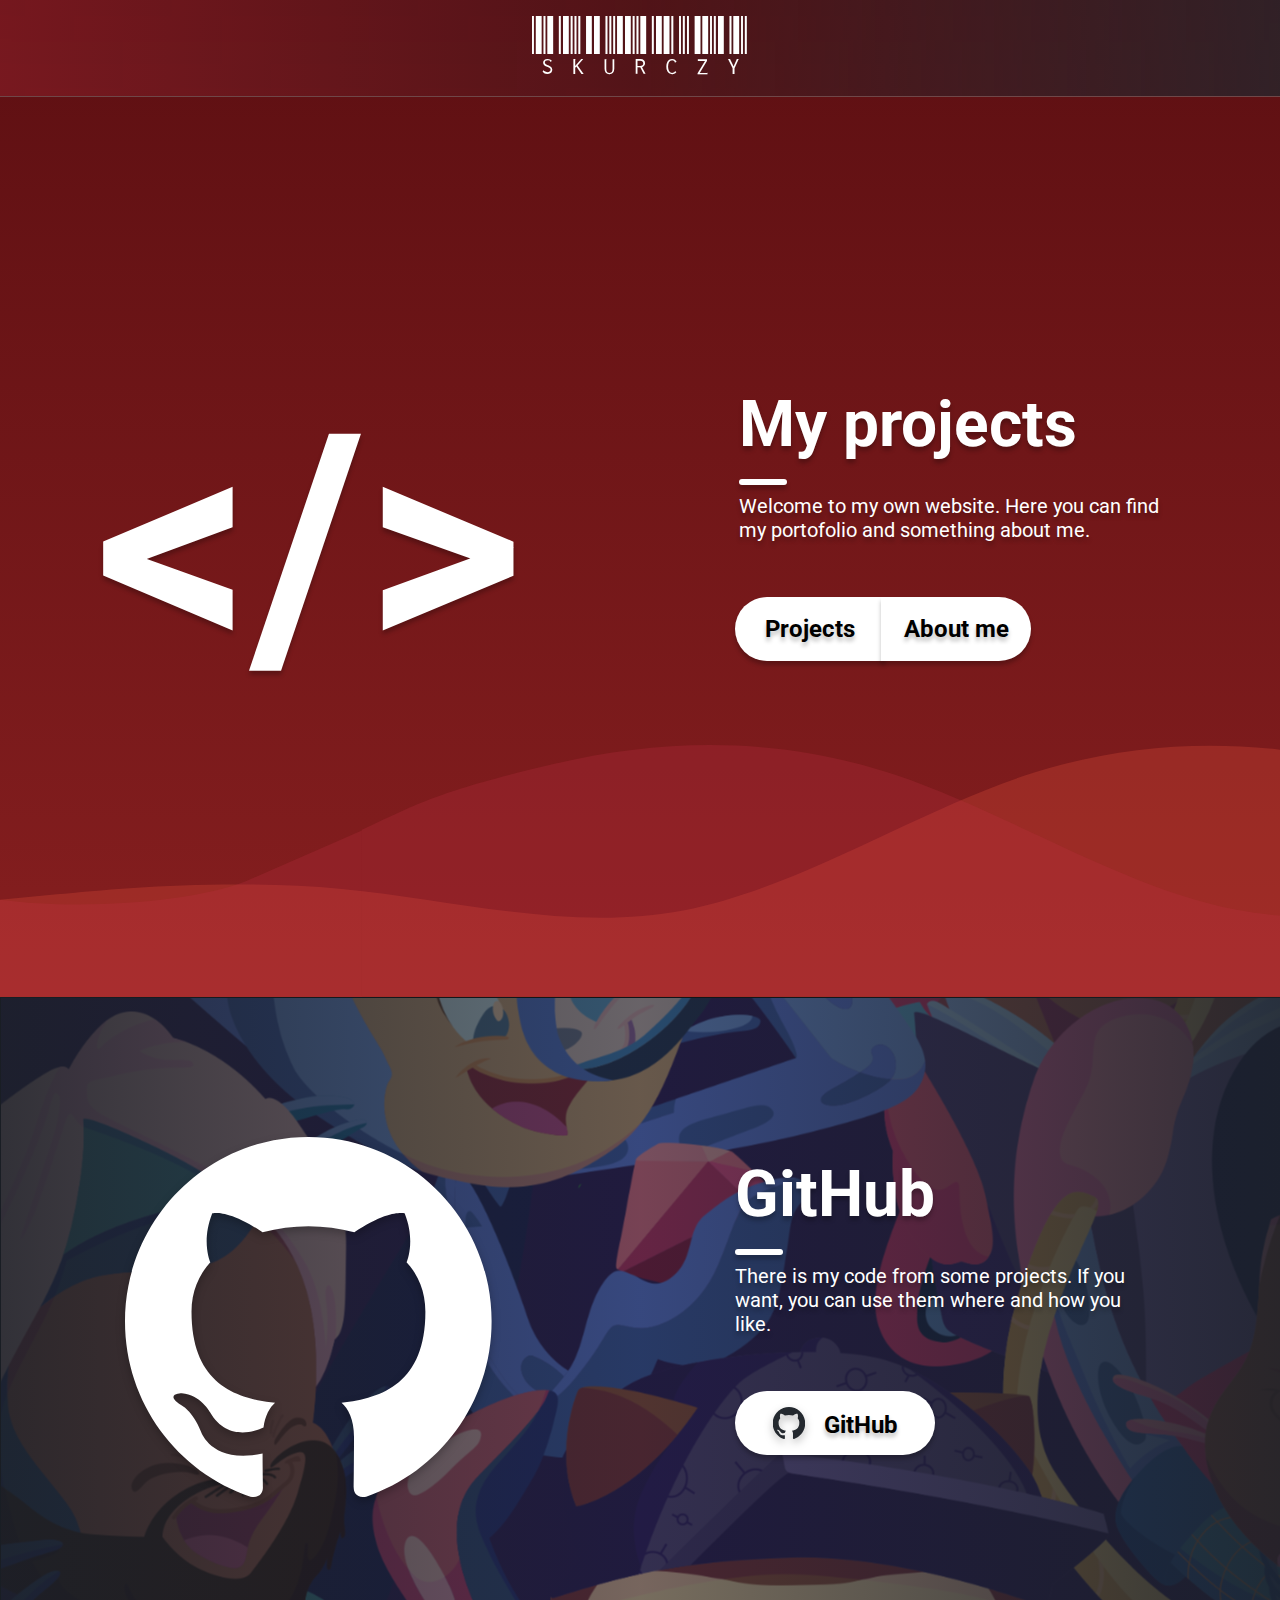
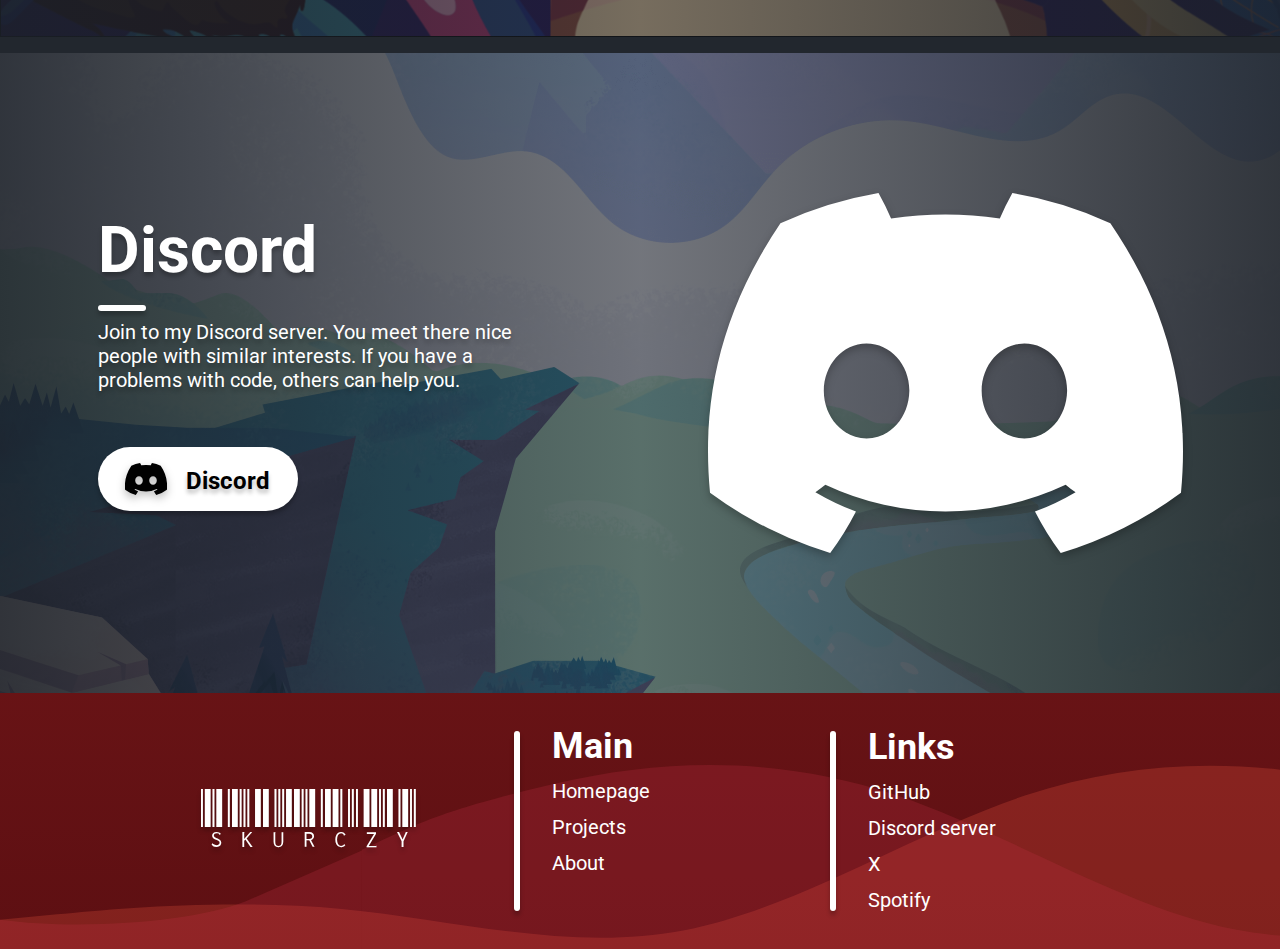
==== index.html @ 2098f832 "Page files" ====
<!DOCTYPE html>
<html lang = 'en'>
    <head>
        <meta name = 'Description' content = 'SKURCZY'>
        <meta charset = 'utf-8'>
        <title>SKURCZY</title>
        <link rel = 'stylesheet' href = 'style.css'>
    </head>
    <body>
        <navbar class = 'navbar'>
            <div class = 'navbar-container'>
                <div id = 'navbar-logo'>
                    <p class = 'logo'>SKURCZY</p>
                </div>
            </div>
            <div class = 'section-border'></div>
        </navbar>

        <section class = 'projects-section'>
            <p class = 'projects-section-icon'>&lt;/&gt;</p>
            <div class = 'projects-content'>
                <div class = 'section-title'>
                    <p>My projects</p>
                </div>
                <div class = 'underline'></div>
                <div class = 'section-description'>
                    <p>Welcome to my own website. Here you can find my portofolio and something about me.</p>
                </div>
                <div class = 'projects-about-buttons'>
                    <button id = 'projects-button'>
                        <!--<span class = 'projects-button-icon'>&lt;/&gt;</span>-->
                        <span class = 'button-text'>Projects</span>
                    </button>
                    <button id = 'about-button'>
                        <span class = 'button-text'>About me</span>
                        <!--<span class = 'projects-button-icon'></span>-->
                    </button>
                </div>
            </div>
            <span class = 'first-wave'></span>
            <span class = 'second-wave'></span>
        </section>

        <section class = 'github-section'>
                <img src = 'images/github-mark-white.svg'/>
                <div class = 'github-content'>
                    <div class = 'section-title'>
                        <p>GitHub</p>
                    </div>
                    <div class = 'underline'></div>
                    <div class = 'section-description'>
                        <p>There is my code from some projects. If you want, you can use them where and how you like.</p>
                    </div>
                    <button id = 'github-button'>
                        <span class = 'github-button-icon'></span>
                        <span class = 'button-text'>GitHub</span>
                    </button>
                </div>
        </section>

        <div class = 'section-underline'></div>

        <section class = 'discord-section'>
            <div class = 'discord-content'>
                <div class = 'section-title'>
                    <p>Discord</p>
                </div>
                <div class = 'underline'></div>
                <div class = 'section-description'>
                    <p>Join to my Discord server. You meet there nice people with similar interests. If you have a problems with code, others can help you.</p>
                </div>
                <button id = 'discord-button'>
                    <span class = 'discord-button-icon'/></span>
                    <span class = 'button-text'>Discord</span>
                </button>
            </div>
            <img src = 'images/discord-mark-white.svg'/>
        </section>

        <footer class = 'homepage-footer'>
            <div id = 'footer-logo'>
                <p>SKURCZY</p>
            </div>
            <div class = 'pitch'></div>
            <div class = 'main'>
                <div class = 'footer-title'>
                    <p>Main</p>
                </div>
                <div class = 'footer-content'>
                    <div class = 'footer-content-link'>
                        <a href = 'index.html'>Homepage</a>
                    </div>
                    <div class = 'footer-content-link'>
                        <a href = 'projects.html'>Projects</a>
                    </div>
                    <div class = 'footer-content-link'>
                        <a href = 'about.html'>About</a>
                    </div>
                </div>
            </div>
            <div class = 'pitch'></div>
            <div class = 'links'>
                <div class = 'footer-title'>
                    <p>Links</p>
                </div>
                <div class = 'footer-content'>
                    <div class = 'footer-content-link'>
                        <a href = 'https://github.com/SkurczyByq1'>GitHub</a>
                    </div>
                    <div class = 'footer-content-link'>
                        <a href = ''>Discord server</a>
                    </div>
                    <div class = 'footer-content-link'>
                        <a href = 'https://twitter.com/SkurczyByq'>X</a>
                    </div>
                    <div class = 'footer-content-link'>
                        <a href = 'https://open.spotify.com/user/c3u1dr7k7irscm046lsdj4ooz?si=ad52d70758e344e5'>Spotify</a>
                    </div>
                </div>
            </div>
            <span class = 'first-wave'></span>
            <span class = 'second-wave'></span>
        </footer>

        <script type = 'module' src = 'app/index.js'></script>
    </body>
</html>
---- style.css ----
@import url('https://fonts.googleapis.com/css2?family=Libre+Barcode+39+Extended+Text&family=Roboto:wght@400;700&display=swap');

body {
    background: linear-gradient(#5d0f12, #922323, #5d0f12);
    background-attachment: local;
    background-repeat: no-repeat;
    background-size: cover;
}

.project-page-body {
    background: linear-gradient(#22272E, #22272E, #5d0f12, #922323, #5d0f12);
    background-attachment: local;
    background-repeat: no-repeat;
    background-size: cover;
}

* {
    box-sizing: border-box;
    margin: 0;
    padding: 0;
    font-family: 'Roboto', sans-serif;
    /*transition: all 1s cubic-bezier(0, 0, 0.2, 1) 0s;*/
}

a {
    font-family: 'Roboto', sans-serif;
    font-size: 20px;
    color: #FFFFFF;
    text-decoration: none;
}

a:hover {
    text-decoration: underline;
}

.bold-text {
    font-weight: 700;
}

button {
    width: 200px;
    height: 64px;
    border-radius: 64px;
    justify-content: center;
    align-items: center;
    background-color: #FFFFFF;
    border-color: #BE3144;
    border-style: none;
    box-shadow: 0 4px 4px rgba(0, 0 ,0, 0.25);
    transition: 0.3s;
}

button:hover {
    cursor: pointer;
    background-color: #F05941;
    border-color: #BE3144;
    border-style: solid;
    box-shadow: 0 0 60px #FF0000;
}

button:hover .button-text {
    color: #FFFFFF;
    text-shadow: none;
    -webkit-animation: white-glow 1s ease-in-out infinite alternate;
    -moz-animation: white-glow 1s ease-in-out infinite alternate;
    animation: white-glow 1s ease-in-out infinite alternate;
}

button:hover p {
    color: #FFFFFF;
    text-shadow: none;
    -webkit-animation: white-glow 1s ease-in-out infinite alternate;
    -moz-animation: white-glow 1s ease-in-out infinite alternate;
    animation: white-glow 1s ease-in-out infinite alternate;
}

.button-text {
    font-family: 'Roboto', sans-serif;
    font-size: 24px;
    font-weight: 700;
    color: #000000;
    margin: 0 8px 0;
    text-shadow: 0 4px 4px rgba(0, 0 ,0, 0.25);
}

.section-title p {
    font-family: 'Roboto', sans-serif;
    font-size: 64px;
    color: #FFFFFF;
    font-weight: 700;
    text-shadow: 0 4px 4px rgba(0, 0 ,0, 0.25);
    -webkit-animation: white-glow 2s ease-in-out infinite alternate;
    -moz-animation: white-glow 2s ease-in-out infinite alternate;
    animation: white-glow 2s ease-in-out infinite alternate;
}

.section-description {
    width: 420px;
}

.section-description p {
    font-family: 'Roboto', sans-serif;
    font-size: 20px;
    color: #FFFFFF;
    font-weight: 400;
    text-shadow: 0 4px 4px rgba(0, 0 ,0, 0.25);
}

.underline {
    height: 6px;
    width: 48px;
    background-color: #FFFFFF;
    border-radius: 64px;
    box-shadow: 0 4px 4px rgba(0, 0 ,0, 0.25);
}

.section-underline {
    height: 16px;
    width: 100%;
    background-color: #22272E;
}

.section-border {
    width: 100%;
    height: 1px;
    background: rgba(125, 125, 125, 0.5);
}

.first-wave {
    width: 100%;
    height: 324px;
    background: url(images/wave1.svg);
    animation: waves 120s linear infinite;
    z-index: -1;
    opacity: 1;
    position: absolute;
    bottom: 0px;
    left: 0;
}

.second-wave {
    width: 100%;
    height: 324px;
    background: url(images/wave2.svg);
    animation: waves 20s linear infinite;
    z-index: -1;
    opacity: 1;
    position: absolute;
    bottom: 0;
    left: 0;
}



/*navbar*/

.navbar {
    height: 96px;
    width: 100%;
    position: sticky;
    top: 0;
    z-index: 999;
    box-shadow: 0 4px 4px rgba(0, 0 ,0, 0.25);
}

.navbar-container {
    height: 96px;
    width: 100%;
    display: flex;
    justify-content: center;
    align-items: center;
    background: linear-gradient(to right, rgba(190, 49, 68, 0.25), rgba(34, 39, 46, 0.2), rgba(34, 39, 46, 0.75)) ;
    -webkit-backdrop-filter: blur(4px);
    backdrop-filter: blur(4px);
}

#navbar-logo {
    height: min-content;
    width: min-content;
}

#navbar-logo p {
    font-family: 'Libre Barcode 39 Extended Text', cursive;
    font-size: 64px;
    color: #FFFFFF;
    -webkit-text-stroke-color: #FF0000;
    -webkit-text-stroke-width: 0;
    transition: 0.3s;
}

#navbar-logo p:hover {
    cursor: pointer;
    -webkit-text-stroke-color: #FF0000;
    -webkit-text-stroke-width: 1px;
    text-shadow: 0 0 60px #FF0000;
}



/* projects */

.projects-section {
    width: 100%;
    height: 900px;
    display: flex;
    justify-content: center;
    align-items: center;
    position: relative;
}

.projects-content {
    width: 420px;
    height: 320px;
    margin: 0 121px 0;
}

.projects-section-icon {
    font-family: 'Roboto', sans-serif;
    font-size: 307px;
    font-weight: 700;
    color: #FFFFFF;
    text-shadow: 0 4px 4px rgba(0, 0 ,0, 0.25);
    margin: 0 95px 0
}

.projects-section-icon:hover {
    cursor: default;
}

.projects-section .section-description p {
    font-family: 'Roboto', sans-serif;
    font-size: 20px;
    color: #FFFFFF;
    font-weight: 400;
    text-shadow: 0 4px 4px rgba(0, 0 ,0, 0.25);
}

.projects-content .section-title {
    margin: 0 0 17px;
}

.projects-content .underline {
    margin: 17px 0 9px;
}

.projects-about-buttons {
    margin: 55px 0 0;
}

#projects-button {
    width: 150px;
    border-radius: 64px 0px 0px 64px;
    margin: 0 -4px 0;
}

#about-button {
    width: 150px;
    border-radius: 0 64px 64px 0;
    margin: 0 -4px 0;
}

/*.projects-button-icon {
    font-family: 'Roboto', sans-serif;
    font-size: 27px;
    font-weight: 700;
    text-shadow: 0 4px 4px rgba(0, 0 ,0, 0.25);
}*/

#projects-button:hover .projects-button-icon {
    color: #FFFFFF;
    -webkit-animation: white-glow 1s ease-in-out infinite alternate;
    -moz-animation: white-glow 1s ease-in-out infinite alternate;
    animation: white-glow 1s ease-in-out infinite alternate;
}



/* github */

.github-section {
    width: 100%;
    height: 640px;
    background: linear-gradient(to right, rgba(28, 33, 40, 0.9), rgba(28, 33, 40, 0.6), rgba(28, 33, 40, 0.9)), url(images/github-background.svg);
    display: flex;
    justify-content: center;
    align-items: center;
}

.github-section img {
    width: 368px;
    height: 360px;
    filter: drop-shadow(0 4px 4px rgba(0, 0, 0,  0.25));
    margin: 0 121px 0;
}

.github-content {
    width: 420px;
    height: 320px;
    margin: 0 121px 0;
}

.github-content .section-title {
    margin: 0 0 17px;
}

.github-content .underline {
    margin: 17px 0 9px;
}

#github-button {
    margin: 55px 0 0;
}

.github-button-icon {
    width: 32px;
    height: 32px;
    margin: 0 8px -6px;
    background-image: url(images/github-mark.svg);
    filter: drop-shadow(0 4px 4px rgba(0, 0, 0, 0.25));
    background-size: cover;
    background-position: center;
    display: inline-block;
}

#github-button:hover .github-button-icon {
    background-image: url(images/github-mark-white.svg);
    filter: drop-shadow(none);
    -webkit-animation: white-glow-svg 1s ease-in-out infinite alternate;
    -moz-animation: white-glow-svg 1s ease-in-out infinite alternate;
    animation: white-glow-svg 1s ease-in-out infinite alternate;
}



/* discord */

.discord-section {
    width: 100%;
    height: 640px;
    background: linear-gradient(to left, rgba(28, 33, 40, 0.9), rgba(28, 33, 40, 0.6), rgba(28, 33, 40, 0.9)), url(images/discord-background.png);
    display: flex;
    justify-content: center;
    align-items: center;
}

.discord-section img {
    width: 475px;
    height: 360px;
    filter: drop-shadow(0 4px 4px rgba(0, 0, 0,  0.25));
    margin: 0 95px 0;
}

.discord-content {
    width: 420px;
    height: 320px;
    margin: 0px 95px 0px;
}


.discord-content .section-title {
    margin: 0px 0px 17px;
}

.discord-content .underline {
    margin: 17px 0px 9px;
}

#discord-button {
    margin: 55px 0px 0px;
}

.discord-button-icon {
    width: 42px;
    height: 32px;
    margin: 0 8px -6px;
    background-image: url(images/discord-mark-black.svg);
    filter: drop-shadow(0 4px 4px rgba(0, 0, 0, 0.25));
    background-size: cover;
    background-position: center;
    display: inline-block;
}

#discord-button:hover .discord-button-icon {
    background-image: url(images/discord-mark-white.svg);
    filter: drop-shadow(none);
    -webkit-animation: white-glow-svg 1s ease-in-out infinite alternate;
    -moz-animation: white-glow-svg 1s ease-in-out infinite alternate;
    animation: white-glow-svg 1s ease-in-out infinite alternate;
}



/*footer*/

footer {
    width: 100%;
    height: 256px;
    display: flex;
    justify-content: center;
    align-items: center;
    background: none;
    position: relative;
}

#footer-logo p {
    font-family: 'Libre Barcode 39 Extended Text', cursive;
    font-size: 64px;
    color: #FFFFFF;
    text-shadow: 0 4px 4px rgba(0, 0 ,0, 0.25);
    margin: 0 96px 0;
    transition: 0.3s;
    -webkit-text-stroke-color: #FF0000;
    -webkit-text-stroke-width: 0;
}

#footer-logo p:hover {
    cursor: pointer;
    -webkit-text-stroke-width: 1px;
    text-shadow: 0 0 60px #FF0000;
}

.pitch {
    width: 6px;
    height: 180px;
    background-color: #FFFFFF;
    border-radius: 64px;
    box-shadow: 0 4px 4px rgba(0, 0 ,0, 0.25);
}

.main {
    width: fit-content;
    height: fit-content;
    margin: 0 180px 42px 32px;
}

.links {
    width: fit-content;
    height: fit-content;
    margin: 0 180px 4px 32px;
}

.footer-title p {
    font-family: 'Roboto', sans-serif;
    font-size: 36px;
    font-weight: 700;
    color: #FFFFFF;
}

.footer-content-link {
    margin: 12px 0 0 0;
}

.alternative-footer {
    width: 100%;
    height: 256px;
    display: flex;
    justify-content: center;
    align-items: center;
    background: #22272E;
}

footer .first-wave{
    height: 256px;
}

footer .second-wave{
    height: 256px;
}


/* projects page */

.projects {
    width: 100%;
    height: 900px;
    display: flex;
    justify-content: center;
    align-items: center;
    position: relative;
}



/* cards */

.card {
    width: 360px;
    height: 480px;
    background-color: #22272E;
    border-color: rgba(125, 125, 125, 0.5);
    border-width: 1px;
    border-style: solid;
    border-radius: 32px;
    padding: 36px 88px 36px 24px;
    margin: 0 64px 0;
    transition: 0.5s;
    box-shadow: 0 4px 4px rgba(0, 0 ,0, 0.25);
    position: relative;
}

.card:hover {
    transform: translateY(-20px);
    -webkit-animation: red-glow 1s ease-in-out infinite alternate;
    -moz-animation: red-glow 1s ease-in-out infinite alternate;
    animation: red-glow 1s ease-in-out infinite alternate;
}

.card-content h1 {
    font-family: 'Roboto', sans-serif;
    color: #FFFFFF;
    font-size: 36px;
    font-weight: 700;
}

.card-underline {
    height: 6px;
    width: 42px;
    background-color: #FFFFFF;
    border-radius: 64px;
    box-shadow: 0 4px 4px rgba(0, 0 ,0, 0.25);
    margin: 9px 0 9px;
}

.card-description {
    width: 248px;
    height: fit-content;
}

.card-description p {
    font-family: 'Roboto', sans-serif;
    color: #FFFFFF;
    font-size: 20px;
    font-weight: 400;
    text-shadow: 0px 4px 4px rgba(0, 0, 0, 0.25);
}

.card-content button {
    width: 128px;
    height: 42px;
    border-radius: 64px;
    background-color: #FFFFFF;
    border-color: #BE3144;
    border-style: none;
    box-shadow: 0 4px 4px rgba(0, 0 ,0, 0.25);
    transition: all 0.3s ease-in-out 0s;
    position: absolute;
    bottom: 42px;
    left: 24px;
}

.card-button-icon {
    font-family: 'Roboto', sans-serif;
    color: #000000;
    font-size: 20px;
    font-weight: 700;
    text-shadow: 0 4px 4px rgba(0, 0 ,0, 0.25);
    margin: 0 5px 0;
}

.card-button-text {
    font-family: 'Roboto', sans-serif;
    color: #000000;
    font-size: 20px;
    font-weight: 700;
    text-shadow: 0 4px 4px rgba(0, 0 ,0, 0.25);
    margin: 0 5px 0;
}

.card-content button:hover {
    cursor: pointer;
    background-color: #F05941;
    border-color: #BE3144;
    border-style: solid;
    box-shadow: 0 0 60px #FF0000;
}

.card-content button:hover .card-button-icon {
    color: #FFFFFF;
    text-shadow: none;
    -webkit-animation: white-glow 1s ease-in-out infinite alternate;
    -moz-animation: white-glow 1s ease-in-out infinite alternate;
    animation: white-glow 1s ease-in-out infinite alternate;
}

.card-content button:hover .card-button-text {
    color: #FFFFFF;
    text-shadow: none;
    -webkit-animation: white-glow 1s ease-in-out infinite alternate;
    -moz-animation: white-glow 1s ease-in-out infinite alternate;
    animation: white-glow 1s ease-in-out infinite alternate;
}

.hurricane-card {
    width: 360px;
    height: 480px;
    background-color: #22272E;
    border-color: rgba(125, 125, 125, 0.5);
    border-width: 1px;
    border-style: solid;
    border-radius: 32px;
    margin: 0 64px 0;
    transition: 0.5s;
    box-shadow: 0 4px 4px rgba(0, 0 ,0, 0.25);
    display: flex;
    justify-content: center;
    align-items: center;
}

.hurricane-card:hover {
    transform: translateY(-20px);
    -webkit-animation: red-glow 1s ease-in-out infinite alternate;
    -moz-animation: red-glow 1s ease-in-out infinite alternate;
    animation: red-glow 1s ease-in-out infinite alternate;
}

.hurricane-card .card-content h1 {
    font-family: 'Roboto', sans-serif;
    color: #FFFFFF;
    font-size: 320px;
    font-weight: 700;
}



/* about page */

.about {
    width: 100%;
    height: 900px;
    display: flex;
    justify-content: center;
    align-items: center;
    position: relative;
}

.about img {
    width: 360px;
    height: 360px;
    border-radius: 50%;
    box-shadow: 0 4px 4px rgba(0, 0 ,0, 0.25);
    animation: levitating 3s ease-in-out infinite alternate;
    margin: 0 95px 0
}

.about-content {
    width: 420px;
    height: 320px;
    margin: 0 121px 0;
}

.about-title p {
    font-family: 'Roboto', sans-serif;
    font-size: 64px;
    color: #FFFFFF;
    font-weight: 700;
    text-shadow: 0 4px 4px rgba(0, 0 ,0, 0.25);
    margin: 0 0 17px;
}

.about-content .underline {
    margin: 17px 0 9px;
}

.about-text p {
    font-family: 'Roboto', sans-serif;
    font-size: 20px;
    color: #FFFFFF;
    font-weight: 400;
    text-shadow: 0 4px 4px rgba(0, 0 ,0, 0.25);
    margin: 0 0 17px;
}

.social-media-pins {
    width: 420px;
    height: 64px;
    display: flex;
}

.social-media-pins button {
    width: 48px;
    height: 48px;
    justify-content: center;
    align-items: center;
    background-color: #FFFFFF;
    border-style: none;
    box-shadow: 0 4px 4px rgba(0, 0 ,0, 0.25);
    transition: 0.3s;
    border-width: 1px;
    margin: 0 12px 0 0;
}

#github-pin {
    border-color: #352160;
}

#github-pin .pin-icon {
    width: 32px;
    height: 32px;
    background: url('images/github-mark.svg');
    filter: drop-shadow(0 4px 4px rgba(0, 0, 0, 0.25));
    background-size: cover;
    background-position: center;
    display: inline-block;
}

#github-pin:hover {
    cursor: pointer;
    background-color: #8256d0;
    border-style: solid;
    box-shadow: 0 0 60px #986ee2;
}

#github-pin:hover  .pin-icon{
    background: url('images/github-mark-white.svg');
    background-size: cover;
    background-position: center;
    display: inline-block;
    filter: drop-shadow(none);
    animation: white-glow-svg 2s ease-in-out infinite alternate;
}

#discord-pin {
    border-color: #2331B5;
}

#discord-pin .pin-icon {
    width: 32px;
    height: 24px;
    background: url('images/discord-mark-black.svg');
    filter: drop-shadow(0 4px 4px rgba(0, 0, 0, 0.25));
    background-size: cover;
    background-position: center;
    display: inline-block;
}

#discord-pin:hover {
    cursor: pointer;
    background-color: #5865F2;
    border-style: solid;
    box-shadow: 0 0 60px #5865F2;
}

#discord-pin:hover  .pin-icon{
    background: url('images/discord-mark-white.svg');
    background-size: cover;
    background-position: center;
    display: inline-block;
    filter: drop-shadow(none);
    animation: white-glow-svg 2s ease-in-out infinite alternate;
}

#x-pin {
    border-color: #000000;
}

#x-pin .pin-icon {
    width: 24px;
    height: 24px;
    background: url('images/x-logo-black.svg');
    filter: drop-shadow(0 4px 4px rgba(0, 0, 0, 0.25));
    background-size: cover;
    background-position: center;
    display: inline-block;
}

#x-pin:hover {
    cursor: pointer;
    background-color: #22272e;
    border-style: solid;
    box-shadow: 0 0 60px #000000;
}

#x-pin:hover  .pin-icon{
    background: url('images/x-logo-white.svg');
    background-size: cover;
    background-position: center;
    display: inline-block;
    filter: drop-shadow(none);
    animation: white-glow-svg 2s ease-in-out infinite alternate;
}

#spotify-pin {
    border-color: #00FF5A;
}

#spotify-pin .pin-icon {
    width: 32px;
    height: 32px;
    background: url('images/spotify-logo-black.png');
    filter: drop-shadow(0 4px 4px rgba(0, 0, 0, 0.25));
    background-size: cover;
    background-position: center;
    display: inline-block;
}

#spotify-pin:hover {
    cursor: pointer;
    background-color: #1db954;
    border-style: solid;
    box-shadow: 0 0 60px #1db954;
}

#spotify-pin:hover  .pin-icon{
    background: url('images/spotify-logo-white.png');
    background-size: cover;
    background-position: center;
    display: inline-block;
    filter: drop-shadow(none);
    animation: white-glow-svg 2s ease-in-out infinite alternate;
}





#back-to-previous {
    width:  fit-content;
    height: fit-content;
    position: absolute;
    margin: 96px 0 0 128px;
}


.arrow {
    font-family: 'Segoe UI Symbol', arial, sans-serif;
}

/* website project */

.project-info {
    width: 100%;
    height: 900px;
    display: flex;
    justify-content: center;
    align-items: center;
    position: relative;
}

.project-info img {
    width: 360px;
    height: 240px;
    border-radius: 64px;
    box-shadow: 0 4px 4px rgba(0, 0 ,0, 0.25);
    margin: 0 95px 0
}

.project-info-content {
    width: 420px;
    height: 320px;
    margin: 0 121px 0;
}

.project-info-title p {
    font-family: 'Roboto', sans-serif;
    font-size: 64px;
    color: #FFFFFF;
    font-weight: 700;
    text-shadow: 0 4px 4px rgba(0, 0 ,0, 0.25);
    margin: 0 0 17px;
}

.project-info-stats {
    margin: 32px 0 36px;
}

.project-info-stats-dev-time {
    width: 200px;
    height: 64px;
    border-radius: 64px 0 0 64px;
    margin: 0 -4px 0;
}

.project-info-stats-dev-time:hover {
    width: 200px;
    height: 64px;
    border-radius: 64px 0 0 64px;
    margin: 0 -4px 0;
}

.project-info-stats-lines-of-codes {
    width: 200px;
    height: 64px;
    border-radius: 0 64px 64px 0;
    margin: 0 -4px 0;
}

.project-info-stats-small-text {
    font-family: 'Roboto', sans-serif;
    font-size: 20px;
    font-weight: 700;
    margin: 0px 0px 0px;
}

.project-info-stats-big-text {
    font-family: 'Roboto', sans-serif;
    font-size: 28px;
    font-weight: 700;
    margin: 0px 0px 0px;
}

.project-info-text p {
    font-family: 'Roboto', sans-serif;
    font-size: 20px;
    color: #FFFFFF;
    font-weight: 400;
    text-shadow: 0 4px 4px rgba(0, 0 ,0, 0.25);
    margin: 0 0 17px;
}

/* hurricane project*/

.hurricane-project {
    height: 980px;
    width: 100%;
    background: #22272E;
}

.hurricane-project h1 {
    font-family: 'Roboto', sans-serif;
    font-size: 256px;
    color: #FFFFFF;
}

.hurricane-project h2 {
    font-family: 'Roboto', sans-serif;
    font-size: 64px;
    color: #FFFFFF;
}

.hurricane-project .project-content {
    width: fit-content;
    height: fit-content;
    margin: 0 auto;
    animation: error-levitating 3s ease-in-out infinite alternate;
}

.hurricane-project .project-content:hover {
    cursor: default;
}

@-webkit-keyframes white-glow {
    from {
        text-shadow: 0;
    }
    to {
        text-shadow: 0 0 40px #FFFFFF;
    }
}

@-webkit-keyframes white-glow-svg {
    from {
        filter: drop-shadow(0);
    }
    to {
        filter: drop-shadow(0 0 20px #FFFFFF);
    }
}

@-webkit-keyframes red-glow {
    from {
        box-shadow: 0 0 60px #FF0000;
    }
    to {
        box-shadow: 0 0 20px #BE3144;
    }
}

@-webkit-keyframes levitating {
    from {
        transform: translateY(-20px);
    }
    to {
        transform: translateY(10px);
    }
}

@-webkit-keyframes error-levitating {
    from {
        transform: translateY(180px);
    }
    to {
        transform: translateY(210px);
    }
}

@-webkit-keyframes waves {
    from {
        background-position-x: 0;
    }
    to {
        background-position-x: 1920px;
    }
}

/* scrollbar */

::-webkit-scrollbar {
    width: 12px;
    background: #373e47;
}

::-webkit-scrollbar-thumb {
    background-color: #22272E;
    border-radius: 2px;
}

::-webkit-scrollbar-thumb:hover {
    background-color: #1c2128;
}
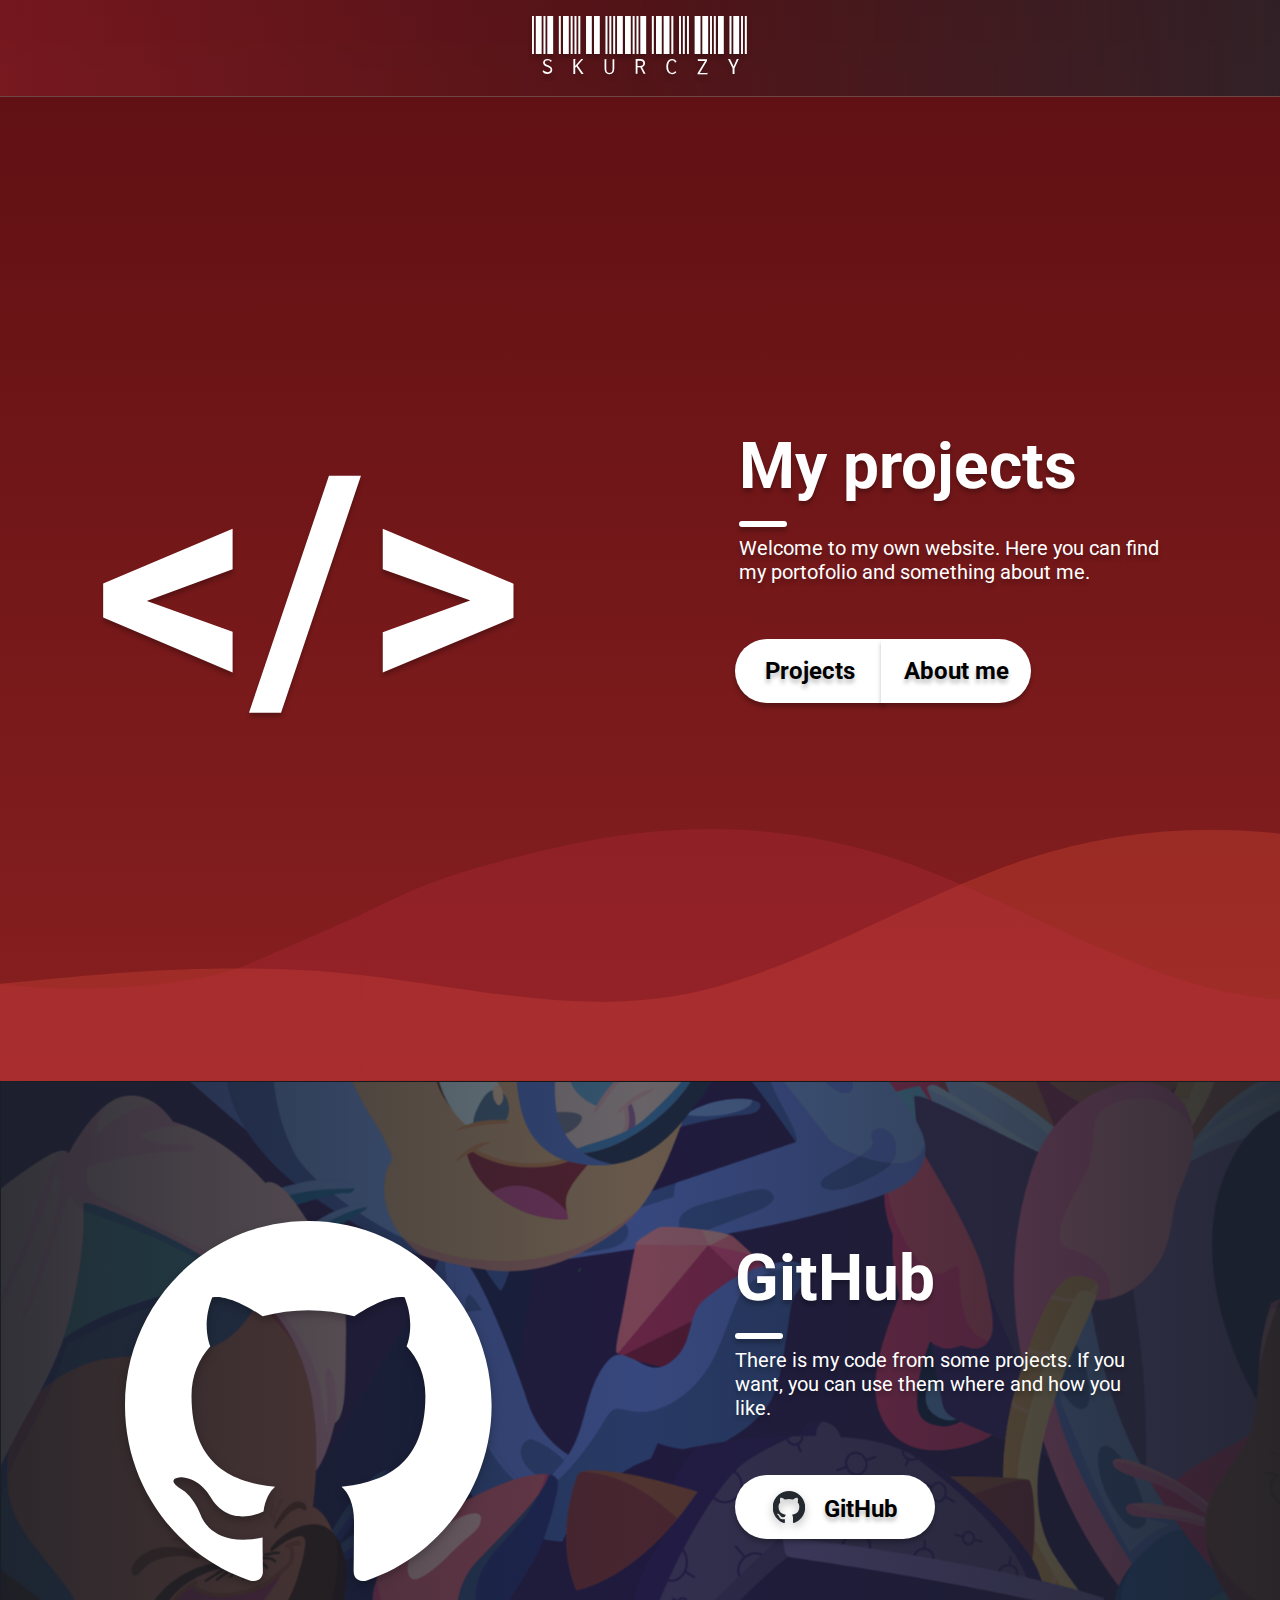
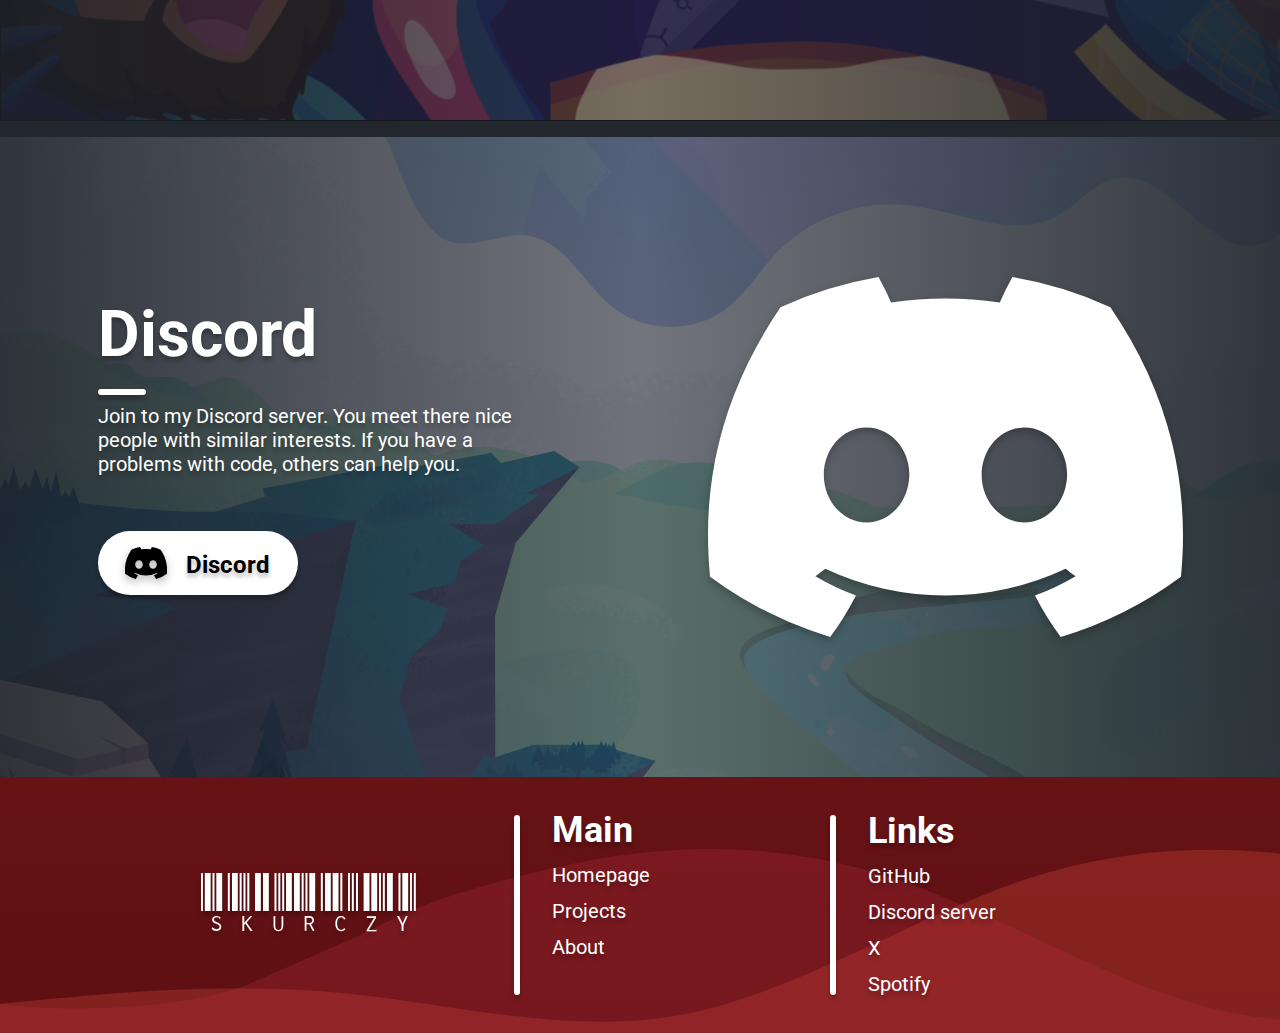
==== commit d47ecf14: "Page files" ====
--- a/index.html
+++ b/index.html
@@ -9,9 +9,7 @@
     <body>
         <navbar class = 'navbar'>
             <div class = 'navbar-container'>
-                <div id = 'navbar-logo'>
-                    <p class = 'logo'>SKURCZY</p>
-                </div>
+                <div id = 'navbar-logo'><h1>SKURCZY</h1></div>
             </div>
             <div class = 'section-border'></div>
         </navbar>
@@ -19,21 +17,17 @@
         <section class = 'projects-section'>
             <p class = 'projects-section-icon'>&lt;/&gt;</p>
             <div class = 'projects-content'>
-                <div class = 'section-title'>
-                    <p>My projects</p>
-                </div>
+                <h1 class = 'glowing-title'>My projects</h1>
                 <div class = 'underline'></div>
                 <div class = 'section-description'>
                     <p>Welcome to my own website. Here you can find my portofolio and something about me.</p>
                 </div>
                 <div class = 'projects-about-buttons'>
                     <button id = 'projects-button'>
-                        <!--<span class = 'projects-button-icon'>&lt;/&gt;</span>-->
                         <span class = 'button-text'>Projects</span>
                     </button>
                     <button id = 'about-button'>
                         <span class = 'button-text'>About me</span>
-                        <!--<span class = 'projects-button-icon'></span>-->
                     </button>
                 </div>
             </div>
@@ -44,9 +38,7 @@
         <section class = 'github-section'>
                 <img src = 'images/github-mark-white.svg'/>
                 <div class = 'github-content'>
-                    <div class = 'section-title'>
-                        <p>GitHub</p>
-                    </div>
+                    <h1 class = 'glowing-title'>GitHub</h1>
                     <div class = 'underline'></div>
                     <div class = 'section-description'>
                         <p>There is my code from some projects. If you want, you can use them where and how you like.</p>
@@ -62,9 +54,7 @@
 
         <section class = 'discord-section'>
             <div class = 'discord-content'>
-                <div class = 'section-title'>
-                    <p>Discord</p>
-                </div>
+                <h1 class = 'glowing-title'>Discord</h1>
                 <div class = 'underline'></div>
                 <div class = 'section-description'>
                     <p>Join to my Discord server. You meet there nice people with similar interests. If you have a problems with code, others can help you.</p>
@@ -79,13 +69,11 @@
 
         <footer class = 'homepage-footer'>
             <div id = 'footer-logo'>
-                <p>SKURCZY</p>
+                <h1>SKURCZY</h1>
             </div>
             <div class = 'pitch'></div>
             <div class = 'main'>
-                <div class = 'footer-title'>
-                    <p>Main</p>
-                </div>
+                <h3>Main</h3>
                 <div class = 'footer-content'>
                     <div class = 'footer-content-link'>
                         <a href = 'index.html'>Homepage</a>
@@ -100,9 +88,7 @@
             </div>
             <div class = 'pitch'></div>
             <div class = 'links'>
-                <div class = 'footer-title'>
-                    <p>Links</p>
-                </div>
+                <h3>Links</h3>
                 <div class = 'footer-content'>
                     <div class = 'footer-content-link'>
                         <a href = 'https://github.com/SkurczyByq1'>GitHub</a>
--- a/style.css
+++ b/style.css
@@ -1,4 +1,6 @@
 @import url('https://fonts.googleapis.com/css2?family=Libre+Barcode+39+Extended+Text&family=Roboto:wght@400;700&display=swap');
+
+/* bodies */
 
 body {
     background: linear-gradient(#5d0f12, #922323, #5d0f12);
@@ -19,11 +21,38 @@
     margin: 0;
     padding: 0;
     font-family: 'Roboto', sans-serif;
-    /*transition: all 1s cubic-bezier(0, 0, 0.2, 1) 0s;*/
+    text-shadow: 0 4px 4px rgba(0, 0 ,0, 0.25)
+}
+
+
+
+/* global elements */
+
+h1 {
+    font-size: 64px;
+    font-weight: 700;
+    color: #FFFFFF;
+}
+
+h2 {
+    font-size: 40px;
+    font-weight: 700;
+    color: #FFFFFF;
+}
+
+h3 {
+    font-size: 36px;
+    font-weight: 700;
+    color: #FFFFFF;
+}
+
+p {
+    font-size: 20px;
+    font-weight: 400;
+    color: #FFFFFF;
 }
 
 a {
-    font-family: 'Roboto', sans-serif;
     font-size: 20px;
     color: #FFFFFF;
     text-decoration: none;
@@ -75,35 +104,25 @@
 }
 
 .button-text {
-    font-family: 'Roboto', sans-serif;
     font-size: 24px;
     font-weight: 700;
     color: #000000;
     margin: 0 8px 0;
-    text-shadow: 0 4px 4px rgba(0, 0 ,0, 0.25);
-}
-
-.section-title p {
-    font-family: 'Roboto', sans-serif;
-    font-size: 64px;
-    color: #FFFFFF;
-    font-weight: 700;
-    text-shadow: 0 4px 4px rgba(0, 0 ,0, 0.25);
+}
+
+.section-description {
+    width: 420px;
+}
+
+.title {
+    margin: 0 0 17px;
+}
+
+.glowing-title {
+    margin: 0 0 17px;
     -webkit-animation: white-glow 2s ease-in-out infinite alternate;
     -moz-animation: white-glow 2s ease-in-out infinite alternate;
     animation: white-glow 2s ease-in-out infinite alternate;
-}
-
-.section-description {
-    width: 420px;
-}
-
-.section-description p {
-    font-family: 'Roboto', sans-serif;
-    font-size: 20px;
-    color: #FFFFFF;
-    font-weight: 400;
-    text-shadow: 0 4px 4px rgba(0, 0 ,0, 0.25);
 }
 
 .underline {
@@ -174,21 +193,16 @@
     backdrop-filter: blur(4px);
 }
 
-#navbar-logo {
-    height: min-content;
-    width: min-content;
-}
-
-#navbar-logo p {
+#navbar-logo h1 {
     font-family: 'Libre Barcode 39 Extended Text', cursive;
-    font-size: 64px;
+    font-weight: 400;
     color: #FFFFFF;
     -webkit-text-stroke-color: #FF0000;
     -webkit-text-stroke-width: 0;
     transition: 0.3s;
 }
 
-#navbar-logo p:hover {
+#navbar-logo h1:hover {
     cursor: pointer;
     -webkit-text-stroke-color: #FF0000;
     -webkit-text-stroke-width: 1px;
@@ -201,7 +215,7 @@
 
 .projects-section {
     width: 100%;
-    height: 900px;
+    height: 984px;
     display: flex;
     justify-content: center;
     align-items: center;
@@ -215,28 +229,14 @@
 }
 
 .projects-section-icon {
-    font-family: 'Roboto', sans-serif;
     font-size: 307px;
     font-weight: 700;
     color: #FFFFFF;
-    text-shadow: 0 4px 4px rgba(0, 0 ,0, 0.25);
     margin: 0 95px 0
 }
 
 .projects-section-icon:hover {
     cursor: default;
-}
-
-.projects-section .section-description p {
-    font-family: 'Roboto', sans-serif;
-    font-size: 20px;
-    color: #FFFFFF;
-    font-weight: 400;
-    text-shadow: 0 4px 4px rgba(0, 0 ,0, 0.25);
-}
-
-.projects-content .section-title {
-    margin: 0 0 17px;
 }
 
 .projects-content .underline {
@@ -258,13 +258,6 @@
     border-radius: 0 64px 64px 0;
     margin: 0 -4px 0;
 }
-
-/*.projects-button-icon {
-    font-family: 'Roboto', sans-serif;
-    font-size: 27px;
-    font-weight: 700;
-    text-shadow: 0 4px 4px rgba(0, 0 ,0, 0.25);
-}*/
 
 #projects-button:hover .projects-button-icon {
     color: #FFFFFF;
@@ -297,10 +290,6 @@
     width: 420px;
     height: 320px;
     margin: 0 121px 0;
-}
-
-.github-content .section-title {
-    margin: 0 0 17px;
 }
 
 .github-content .underline {
@@ -353,20 +342,15 @@
 .discord-content {
     width: 420px;
     height: 320px;
-    margin: 0px 95px 0px;
-}
-
-
-.discord-content .section-title {
-    margin: 0px 0px 17px;
+    margin: 0 95px 0;
 }
 
 .discord-content .underline {
-    margin: 17px 0px 9px;
+    margin: 17px 0 9px;
 }
 
 #discord-button {
-    margin: 55px 0px 0px;
+    margin: 55px 0 0;
 }
 
 .discord-button-icon {
@@ -390,7 +374,7 @@
 
 
 
-/*footer*/
+/* footer */
 
 footer {
     width: 100%;
@@ -402,18 +386,16 @@
     position: relative;
 }
 
-#footer-logo p {
+#footer-logo h1 {
     font-family: 'Libre Barcode 39 Extended Text', cursive;
-    font-size: 64px;
-    color: #FFFFFF;
-    text-shadow: 0 4px 4px rgba(0, 0 ,0, 0.25);
+    font-weight: 400;
     margin: 0 96px 0;
     transition: 0.3s;
     -webkit-text-stroke-color: #FF0000;
     -webkit-text-stroke-width: 0;
 }
 
-#footer-logo p:hover {
+#footer-logo h1:hover {
     cursor: pointer;
     -webkit-text-stroke-width: 1px;
     text-shadow: 0 0 60px #FF0000;
@@ -439,13 +421,6 @@
     margin: 0 180px 4px 32px;
 }
 
-.footer-title p {
-    font-family: 'Roboto', sans-serif;
-    font-size: 36px;
-    font-weight: 700;
-    color: #FFFFFF;
-}
-
 .footer-content-link {
     margin: 12px 0 0 0;
 }
@@ -468,165 +443,80 @@
 }
 
 
+
 /* projects page */
 
 .projects {
     width: 100%;
-    height: 900px;
-    display: flex;
-    justify-content: center;
-    align-items: center;
+    height: 984px;
     position: relative;
-}
-
-
-
-/* cards */
+    display: flex;
+    flex-direction: column;
+}
+
+.projects-title {
+    display: flex;
+    flex-direction: column;
+    align-items: center;
+}
+
+.projects-title h1 {
+    margin: 64px 0 16px;
+}
+
+.websites-cards {
+    display: flex;
+}
 
 .card {
-    width: 360px;
-    height: 480px;
-    background-color: #22272E;
+    height: 400px;
+    width: 270px;
+    background: #22272E;
+    border-radius: 32px;
+    border-style: solid;
     border-color: rgba(125, 125, 125, 0.5);
     border-width: 1px;
-    border-style: solid;
-    border-radius: 32px;
-    padding: 36px 88px 36px 24px;
-    margin: 0 64px 0;
+    display: flex;
+    flex-direction: column;
+    align-items: center;
+    margin: 64px 0 64px 64px;
     transition: 0.5s;
-    box-shadow: 0 4px 4px rgba(0, 0 ,0, 0.25);
-    position: relative;
+}
+
+.card img {
+    height: 250px;
+    width: 250px;
+    border-radius: 24px;
+    margin: 10px 0 0;
+    box-shadow: 0 4px 4px rgba(0, 0, 0, 0.25);
+}
+
+.card .underline {
+    margin: 14px 0 0;
+}
+
+.card h2 {
+    margin: 14px 0 0;
+}
+
+.card p {
+    margin: 14px 0 0;
 }
 
 .card:hover {
+    animation: red-glow 1s ease-in-out infinite alternate;
+    -moz-animation: red-glow 1s ease-in-out infinite alternate;
+    -webkit-animation: red-glow 1s ease-in-out infinite alternate;
     transform: translateY(-20px);
-    -webkit-animation: red-glow 1s ease-in-out infinite alternate;
-    -moz-animation: red-glow 1s ease-in-out infinite alternate;
-    animation: red-glow 1s ease-in-out infinite alternate;
-}
-
-.card-content h1 {
-    font-family: 'Roboto', sans-serif;
-    color: #FFFFFF;
-    font-size: 36px;
-    font-weight: 700;
-}
-
-.card-underline {
-    height: 6px;
-    width: 42px;
-    background-color: #FFFFFF;
-    border-radius: 64px;
-    box-shadow: 0 4px 4px rgba(0, 0 ,0, 0.25);
-    margin: 9px 0 9px;
-}
-
-.card-description {
-    width: 248px;
-    height: fit-content;
-}
-
-.card-description p {
-    font-family: 'Roboto', sans-serif;
-    color: #FFFFFF;
-    font-size: 20px;
-    font-weight: 400;
-    text-shadow: 0px 4px 4px rgba(0, 0, 0, 0.25);
-}
-
-.card-content button {
-    width: 128px;
-    height: 42px;
-    border-radius: 64px;
-    background-color: #FFFFFF;
-    border-color: #BE3144;
-    border-style: none;
-    box-shadow: 0 4px 4px rgba(0, 0 ,0, 0.25);
-    transition: all 0.3s ease-in-out 0s;
-    position: absolute;
-    bottom: 42px;
-    left: 24px;
-}
-
-.card-button-icon {
-    font-family: 'Roboto', sans-serif;
-    color: #000000;
-    font-size: 20px;
-    font-weight: 700;
-    text-shadow: 0 4px 4px rgba(0, 0 ,0, 0.25);
-    margin: 0 5px 0;
-}
-
-.card-button-text {
-    font-family: 'Roboto', sans-serif;
-    color: #000000;
-    font-size: 20px;
-    font-weight: 700;
-    text-shadow: 0 4px 4px rgba(0, 0 ,0, 0.25);
-    margin: 0 5px 0;
-}
-
-.card-content button:hover {
     cursor: pointer;
-    background-color: #F05941;
-    border-color: #BE3144;
-    border-style: solid;
-    box-shadow: 0 0 60px #FF0000;
-}
-
-.card-content button:hover .card-button-icon {
-    color: #FFFFFF;
-    text-shadow: none;
-    -webkit-animation: white-glow 1s ease-in-out infinite alternate;
-    -moz-animation: white-glow 1s ease-in-out infinite alternate;
-    animation: white-glow 1s ease-in-out infinite alternate;
-}
-
-.card-content button:hover .card-button-text {
-    color: #FFFFFF;
-    text-shadow: none;
-    -webkit-animation: white-glow 1s ease-in-out infinite alternate;
-    -moz-animation: white-glow 1s ease-in-out infinite alternate;
-    animation: white-glow 1s ease-in-out infinite alternate;
-}
-
-.hurricane-card {
-    width: 360px;
-    height: 480px;
-    background-color: #22272E;
-    border-color: rgba(125, 125, 125, 0.5);
-    border-width: 1px;
-    border-style: solid;
-    border-radius: 32px;
-    margin: 0 64px 0;
-    transition: 0.5s;
-    box-shadow: 0 4px 4px rgba(0, 0 ,0, 0.25);
-    display: flex;
-    justify-content: center;
-    align-items: center;
-}
-
-.hurricane-card:hover {
-    transform: translateY(-20px);
-    -webkit-animation: red-glow 1s ease-in-out infinite alternate;
-    -moz-animation: red-glow 1s ease-in-out infinite alternate;
-    animation: red-glow 1s ease-in-out infinite alternate;
-}
-
-.hurricane-card .card-content h1 {
-    font-family: 'Roboto', sans-serif;
-    color: #FFFFFF;
-    font-size: 320px;
-    font-weight: 700;
-}
-
+}
 
 
 /* about page */
 
 .about {
     width: 100%;
-    height: 900px;
+    height: 984px;
     display: flex;
     justify-content: center;
     align-items: center;
@@ -639,6 +529,7 @@
     border-radius: 50%;
     box-shadow: 0 4px 4px rgba(0, 0 ,0, 0.25);
     animation: levitating 3s ease-in-out infinite alternate;
+    -webkit-animation: levitating 3s ease-in-out infinite alternate;
     margin: 0 95px 0
 }
 
@@ -648,32 +539,15 @@
     margin: 0 121px 0;
 }
 
-.about-title p {
-    font-family: 'Roboto', sans-serif;
-    font-size: 64px;
-    color: #FFFFFF;
-    font-weight: 700;
-    text-shadow: 0 4px 4px rgba(0, 0 ,0, 0.25);
-    margin: 0 0 17px;
-}
-
 .about-content .underline {
     margin: 17px 0 9px;
-}
-
-.about-text p {
-    font-family: 'Roboto', sans-serif;
-    font-size: 20px;
-    color: #FFFFFF;
-    font-weight: 400;
-    text-shadow: 0 4px 4px rgba(0, 0 ,0, 0.25);
-    margin: 0 0 17px;
 }
 
 .social-media-pins {
     width: 420px;
     height: 64px;
     display: flex;
+    margin: 17px 0 0;
 }
 
 .social-media-pins button {
@@ -811,25 +685,11 @@
 
 
 
-
-
-#back-to-previous {
-    width:  fit-content;
-    height: fit-content;
-    position: absolute;
-    margin: 96px 0 0 128px;
-}
-
-
-.arrow {
-    font-family: 'Segoe UI Symbol', arial, sans-serif;
-}
-
 /* website project */
 
 .project-info {
     width: 100%;
-    height: 900px;
+    height: 984px;
     display: flex;
     justify-content: center;
     align-items: center;
@@ -837,9 +697,9 @@
 }
 
 .project-info img {
-    width: 360px;
-    height: 240px;
-    border-radius: 64px;
+    width: 520px;
+    height: 292.5px;
+    border-radius: 32px;
     box-shadow: 0 4px 4px rgba(0, 0 ,0, 0.25);
     margin: 0 95px 0
 }
@@ -848,15 +708,6 @@
     width: 420px;
     height: 320px;
     margin: 0 121px 0;
-}
-
-.project-info-title p {
-    font-family: 'Roboto', sans-serif;
-    font-size: 64px;
-    color: #FFFFFF;
-    font-weight: 700;
-    text-shadow: 0 4px 4px rgba(0, 0 ,0, 0.25);
-    margin: 0 0 17px;
 }
 
 .project-info-stats {
@@ -885,58 +736,19 @@
 }
 
 .project-info-stats-small-text {
-    font-family: 'Roboto', sans-serif;
-    font-size: 20px;
+    color: #000000;
     font-weight: 700;
-    margin: 0px 0px 0px;
 }
 
 .project-info-stats-big-text {
-    font-family: 'Roboto', sans-serif;
     font-size: 28px;
+    color: #000000;
     font-weight: 700;
-    margin: 0px 0px 0px;
-}
-
-.project-info-text p {
-    font-family: 'Roboto', sans-serif;
-    font-size: 20px;
-    color: #FFFFFF;
-    font-weight: 400;
-    text-shadow: 0 4px 4px rgba(0, 0 ,0, 0.25);
-    margin: 0 0 17px;
-}
-
-/* hurricane project*/
-
-.hurricane-project {
-    height: 980px;
-    width: 100%;
-    background: #22272E;
-}
-
-.hurricane-project h1 {
-    font-family: 'Roboto', sans-serif;
-    font-size: 256px;
-    color: #FFFFFF;
-}
-
-.hurricane-project h2 {
-    font-family: 'Roboto', sans-serif;
-    font-size: 64px;
-    color: #FFFFFF;
-}
-
-.hurricane-project .project-content {
-    width: fit-content;
-    height: fit-content;
-    margin: 0 auto;
-    animation: error-levitating 3s ease-in-out infinite alternate;
-}
-
-.hurricane-project .project-content:hover {
-    cursor: default;
-}
+}
+
+
+
+/* animations */
 
 @-webkit-keyframes white-glow {
     from {
@@ -992,6 +804,8 @@
     }
 }
 
+
+
 /* scrollbar */
 
 ::-webkit-scrollbar {
@@ -1006,4 +820,5 @@
 
 ::-webkit-scrollbar-thumb:hover {
     background-color: #1c2128;
-}+}
+
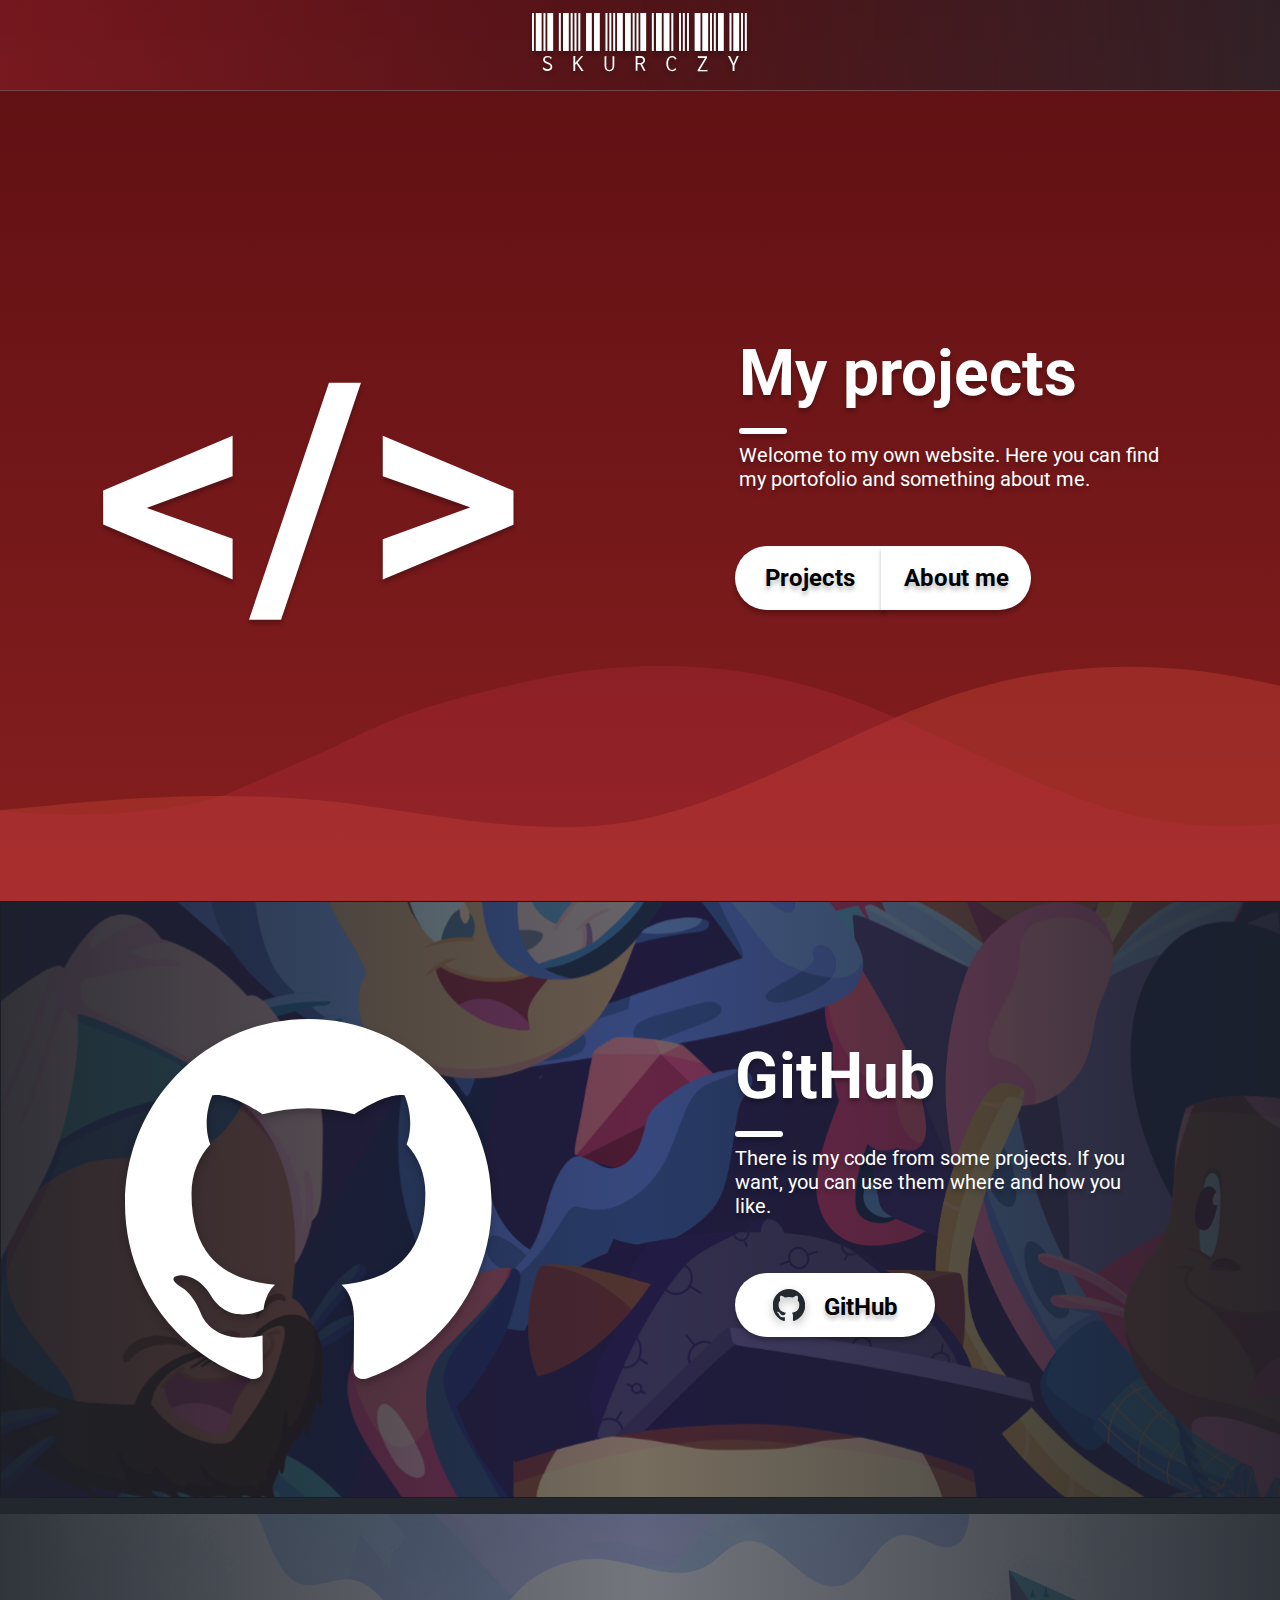
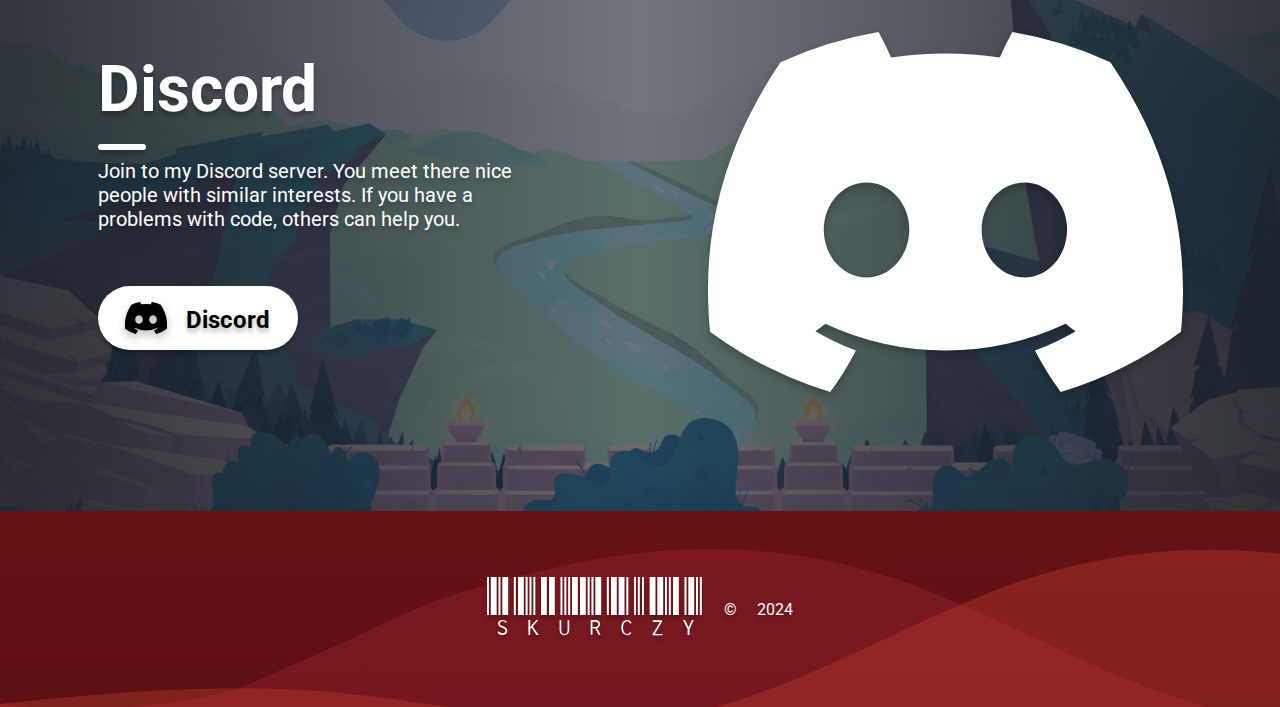
==== commit 550a0484: "Page files" ====
--- a/index.html
+++ b/index.html
@@ -66,44 +66,9 @@
             </div>
             <img src = 'images/discord-mark-white.svg'/>
         </section>
-
+        
         <footer class = 'homepage-footer'>
-            <div id = 'footer-logo'>
-                <h1>SKURCZY</h1>
-            </div>
-            <div class = 'pitch'></div>
-            <div class = 'main'>
-                <h3>Main</h3>
-                <div class = 'footer-content'>
-                    <div class = 'footer-content-link'>
-                        <a href = 'index.html'>Homepage</a>
-                    </div>
-                    <div class = 'footer-content-link'>
-                        <a href = 'projects.html'>Projects</a>
-                    </div>
-                    <div class = 'footer-content-link'>
-                        <a href = 'about.html'>About</a>
-                    </div>
-                </div>
-            </div>
-            <div class = 'pitch'></div>
-            <div class = 'links'>
-                <h3>Links</h3>
-                <div class = 'footer-content'>
-                    <div class = 'footer-content-link'>
-                        <a href = 'https://github.com/SkurczyByq1'>GitHub</a>
-                    </div>
-                    <div class = 'footer-content-link'>
-                        <a href = ''>Discord server</a>
-                    </div>
-                    <div class = 'footer-content-link'>
-                        <a href = 'https://twitter.com/SkurczyByq'>X</a>
-                    </div>
-                    <div class = 'footer-content-link'>
-                        <a href = 'https://open.spotify.com/user/c3u1dr7k7irscm046lsdj4ooz?si=ad52d70758e344e5'>Spotify</a>
-                    </div>
-                </div>
-            </div>
+            <h1>SKURCZY<span> © 2024</span></h1>
             <span class = 'first-wave'></span>
             <span class = 'second-wave'></span>
         </footer>
--- a/style.css
+++ b/style.css
@@ -147,20 +147,22 @@
 
 .first-wave {
     width: 100%;
-    height: 324px;
+    height: 33.575vh;
     background: url(images/wave1.svg);
+    background-size: cover;
     animation: waves 120s linear infinite;
     z-index: -1;
     opacity: 1;
     position: absolute;
-    bottom: 0px;
+    bottom: 0;
     left: 0;
 }
 
 .second-wave {
     width: 100%;
-    height: 324px;
+    height: 33.575vh;
     background: url(images/wave2.svg);
+    background-size: cover;
     animation: waves 20s linear infinite;
     z-index: -1;
     opacity: 1;
@@ -174,7 +176,7 @@
 /*navbar*/
 
 .navbar {
-    height: 96px;
+    height: 9.948vh;
     width: 100%;
     position: sticky;
     top: 0;
@@ -183,7 +185,7 @@
 }
 
 .navbar-container {
-    height: 96px;
+    height: 9.948vh;
     width: 100%;
     display: flex;
     justify-content: center;
@@ -215,7 +217,7 @@
 
 .projects-section {
     width: 100%;
-    height: 984px;
+    height: 90.052vh;
     display: flex;
     justify-content: center;
     align-items: center;
@@ -272,8 +274,10 @@
 
 .github-section {
     width: 100%;
-    height: 640px;
+    height: 66.321vh;
     background: linear-gradient(to right, rgba(28, 33, 40, 0.9), rgba(28, 33, 40, 0.6), rgba(28, 33, 40, 0.9)), url(images/github-background.svg);
+    background-repeat: no-repeat;
+    background-size: cover;
     display: flex;
     justify-content: center;
     align-items: center;
@@ -325,8 +329,10 @@
 
 .discord-section {
     width: 100%;
-    height: 640px;
+    height: 66.321vh;
     background: linear-gradient(to left, rgba(28, 33, 40, 0.9), rgba(28, 33, 40, 0.6), rgba(28, 33, 40, 0.9)), url(images/discord-background.png);
+    background-repeat: no-repeat;
+    background-size: cover;
     display: flex;
     justify-content: center;
     align-items: center;
@@ -377,69 +383,41 @@
 /* footer */
 
 footer {
-    width: 100%;
-    height: 256px;
-    display: flex;
-    justify-content: center;
-    align-items: center;
-    background: none;
+    height: 196px;
+    width: 100%;
+    background: #22272E;
+    display: flex;
+    justify-content: center;
+    align-items: center;
     position: relative;
 }
 
-#footer-logo h1 {
+footer h1 {
     font-family: 'Libre Barcode 39 Extended Text', cursive;
     font-weight: 400;
-    margin: 0 96px 0;
-    transition: 0.3s;
-    -webkit-text-stroke-color: #FF0000;
-    -webkit-text-stroke-width: 0;
-}
-
-#footer-logo h1:hover {
-    cursor: pointer;
-    -webkit-text-stroke-width: 1px;
-    text-shadow: 0 0 60px #FF0000;
-}
-
-.pitch {
-    width: 6px;
-    height: 180px;
-    background-color: #FFFFFF;
-    border-radius: 64px;
-    box-shadow: 0 4px 4px rgba(0, 0 ,0, 0.25);
-}
-
-.main {
-    width: fit-content;
-    height: fit-content;
-    margin: 0 180px 42px 32px;
-}
-
-.links {
-    width: fit-content;
-    height: fit-content;
-    margin: 0 180px 4px 32px;
-}
-
-.footer-content-link {
-    margin: 12px 0 0 0;
-}
-
-.alternative-footer {
-    width: 100%;
-    height: 256px;
-    display: flex;
-    justify-content: center;
-    align-items: center;
-    background: #22272E;
+    font-size: 64px;
+    text-align: center;
+    word-spacing: 16px;
+}
+
+footer span {
+    font-family: 'Roboto', sans-serif;
+    font-size: 400;
+    font-size: 16px;
+}
+
+.homepage-footer {
+    background: none;
 }
 
 footer .first-wave{
-    height: 256px;
+    height: 230px;
+    background-size: auto;
 }
 
 footer .second-wave{
-    height: 256px;
+    height: 230px;
+    background-size: auto;
 }
 
 
@@ -448,7 +426,7 @@
 
 .projects {
     width: 100%;
-    height: 984px;
+    height: 90.052vh;
     position: relative;
     display: flex;
     flex-direction: column;
@@ -516,7 +494,7 @@
 
 .about {
     width: 100%;
-    height: 984px;
+    height: 90.052vh;
     display: flex;
     justify-content: center;
     align-items: center;
@@ -545,7 +523,7 @@
 
 .social-media-pins {
     width: 420px;
-    height: 64px;
+    height: 6.632vh;
     display: flex;
     margin: 17px 0 0;
 }
@@ -689,7 +667,7 @@
 
 .project-info {
     width: 100%;
-    height: 984px;
+    height: 90.052vh;
     display: flex;
     justify-content: center;
     align-items: center;
@@ -721,13 +699,6 @@
     margin: 0 -4px 0;
 }
 
-.project-info-stats-dev-time:hover {
-    width: 200px;
-    height: 64px;
-    border-radius: 64px 0 0 64px;
-    margin: 0 -4px 0;
-}
-
 .project-info-stats-lines-of-codes {
     width: 200px;
     height: 64px;
@@ -796,10 +767,13 @@
 }
 
 @-webkit-keyframes waves {
-    from {
+    0% {
         background-position-x: 0;
     }
-    to {
+    50% {
+        background-position-x: 720px;
+    }
+    100% {
         background-position-x: 1920px;
     }
 }
@@ -814,11 +788,10 @@
 }
 
 ::-webkit-scrollbar-thumb {
-    background-color: #22272E;
+    background-color: #000509;
     border-radius: 2px;
 }
 
 ::-webkit-scrollbar-thumb:hover {
     background-color: #1c2128;
-}
-
+}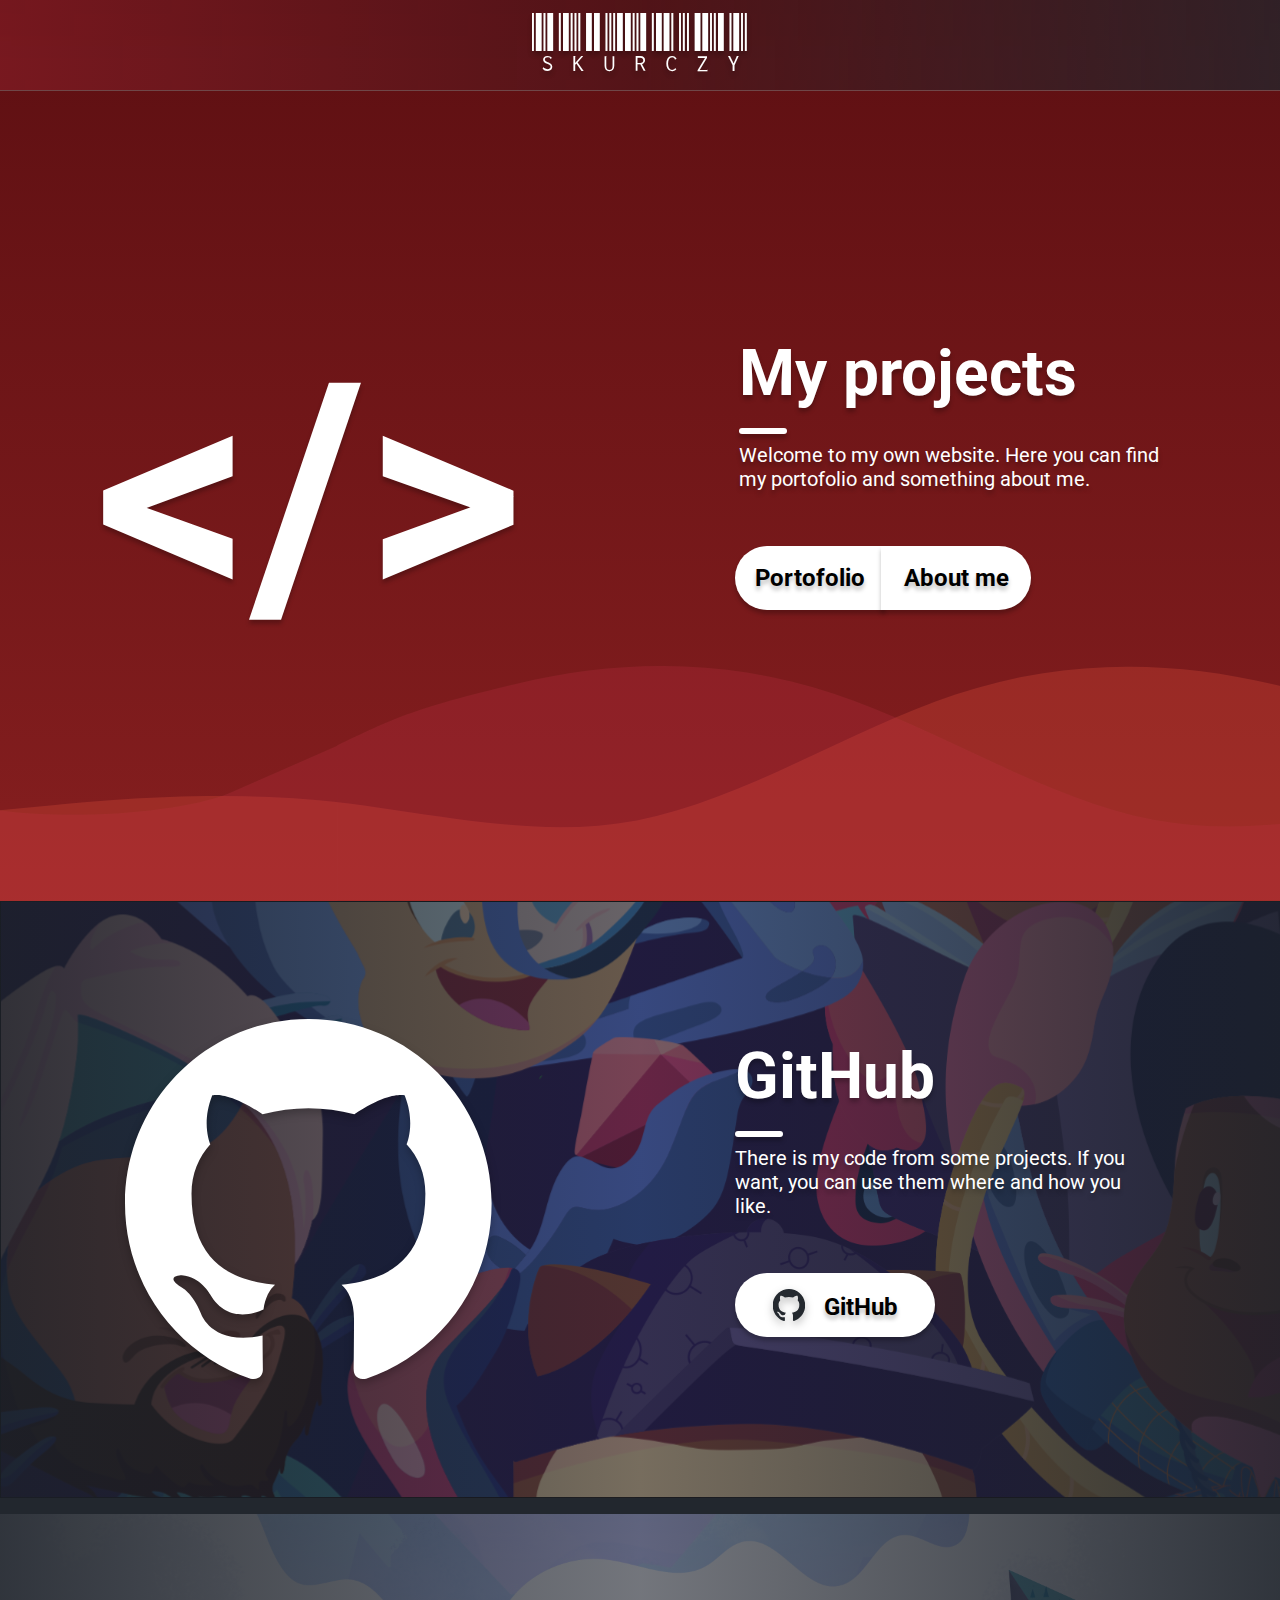
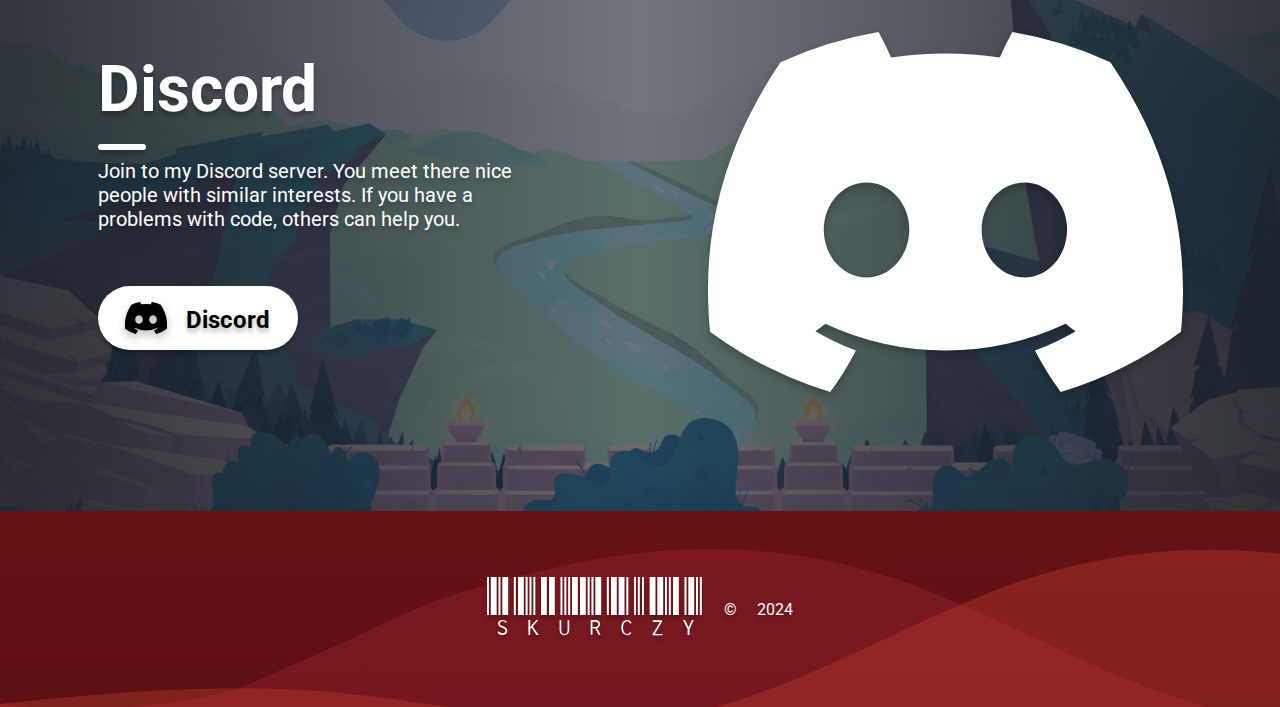
==== commit 3367a03a: "Page files" ====
--- a/index.html
+++ b/index.html
@@ -5,6 +5,7 @@
         <meta charset = 'utf-8'>
         <title>SKURCZY</title>
         <link rel = 'stylesheet' href = 'style.css'>
+        <link rel = 'icon' href = 'images/branding/tab-icon.svg'>
     </head>
     <body>
         <navbar class = 'navbar'>
@@ -24,7 +25,7 @@
                 </div>
                 <div class = 'projects-about-buttons'>
                     <button id = 'projects-button'>
-                        <span class = 'button-text'>Projects</span>
+                        <span class = 'button-text'>Portofolio</span>
                     </button>
                     <button id = 'about-button'>
                         <span class = 'button-text'>About me</span>
@@ -36,7 +37,7 @@
         </section>
 
         <section class = 'github-section'>
-                <img src = 'images/github-mark-white.svg'/>
+                <img src = 'images/logos/github-mark-white.svg'/>
                 <div class = 'github-content'>
                     <h1 class = 'glowing-title'>GitHub</h1>
                     <div class = 'underline'></div>
@@ -64,7 +65,7 @@
                     <span class = 'button-text'>Discord</span>
                 </button>
             </div>
-            <img src = 'images/discord-mark-white.svg'/>
+            <img src = 'images/logos/discord-mark-white.svg'/>
         </section>
         
         <footer class = 'homepage-footer'>
--- a/style.css
+++ b/style.css
@@ -148,7 +148,7 @@
 .first-wave {
     width: 100%;
     height: 33.575vh;
-    background: url(images/wave1.svg);
+    background: url(images/other/wave1.svg);
     background-size: cover;
     animation: waves 120s linear infinite;
     z-index: -1;
@@ -161,7 +161,7 @@
 .second-wave {
     width: 100%;
     height: 33.575vh;
-    background: url(images/wave2.svg);
+    background: url(images/other/wave2.svg);
     background-size: cover;
     animation: waves 20s linear infinite;
     z-index: -1;
@@ -275,7 +275,7 @@
 .github-section {
     width: 100%;
     height: 66.321vh;
-    background: linear-gradient(to right, rgba(28, 33, 40, 0.9), rgba(28, 33, 40, 0.6), rgba(28, 33, 40, 0.9)), url(images/github-background.svg);
+    background: linear-gradient(to right, rgba(28, 33, 40, 0.9), rgba(28, 33, 40, 0.6), rgba(28, 33, 40, 0.9)), url(images/backgrounds/github-background.svg);
     background-repeat: no-repeat;
     background-size: cover;
     display: flex;
@@ -308,7 +308,7 @@
     width: 32px;
     height: 32px;
     margin: 0 8px -6px;
-    background-image: url(images/github-mark.svg);
+    background-image: url(images/logos/github-mark.svg);
     filter: drop-shadow(0 4px 4px rgba(0, 0, 0, 0.25));
     background-size: cover;
     background-position: center;
@@ -316,7 +316,7 @@
 }
 
 #github-button:hover .github-button-icon {
-    background-image: url(images/github-mark-white.svg);
+    background-image: url(images/logos/github-mark-white.svg);
     filter: drop-shadow(none);
     -webkit-animation: white-glow-svg 1s ease-in-out infinite alternate;
     -moz-animation: white-glow-svg 1s ease-in-out infinite alternate;
@@ -330,7 +330,7 @@
 .discord-section {
     width: 100%;
     height: 66.321vh;
-    background: linear-gradient(to left, rgba(28, 33, 40, 0.9), rgba(28, 33, 40, 0.6), rgba(28, 33, 40, 0.9)), url(images/discord-background.png);
+    background: linear-gradient(to left, rgba(28, 33, 40, 0.9), rgba(28, 33, 40, 0.6), rgba(28, 33, 40, 0.9)), url(images/backgrounds/discord-background.png);
     background-repeat: no-repeat;
     background-size: cover;
     display: flex;
@@ -363,7 +363,7 @@
     width: 42px;
     height: 32px;
     margin: 0 8px -6px;
-    background-image: url(images/discord-mark-black.svg);
+    background-image: url(images/logos/discord-mark-black.svg);
     filter: drop-shadow(0 4px 4px rgba(0, 0, 0, 0.25));
     background-size: cover;
     background-position: center;
@@ -371,7 +371,7 @@
 }
 
 #discord-button:hover .discord-button-icon {
-    background-image: url(images/discord-mark-white.svg);
+    background-image: url(images/logos/discord-mark-white.svg);
     filter: drop-shadow(none);
     -webkit-animation: white-glow-svg 1s ease-in-out infinite alternate;
     -moz-animation: white-glow-svg 1s ease-in-out infinite alternate;
@@ -436,6 +436,7 @@
     display: flex;
     flex-direction: column;
     align-items: center;
+    height: 16.891vh;
 }
 
 .projects-title h1 {
@@ -548,7 +549,7 @@
 #github-pin .pin-icon {
     width: 32px;
     height: 32px;
-    background: url('images/github-mark.svg');
+    background: url('images/logos/github-mark.svg');
     filter: drop-shadow(0 4px 4px rgba(0, 0, 0, 0.25));
     background-size: cover;
     background-position: center;
@@ -563,7 +564,7 @@
 }
 
 #github-pin:hover  .pin-icon{
-    background: url('images/github-mark-white.svg');
+    background: url('images/logos/github-mark-white.svg');
     background-size: cover;
     background-position: center;
     display: inline-block;
@@ -578,7 +579,7 @@
 #discord-pin .pin-icon {
     width: 32px;
     height: 24px;
-    background: url('images/discord-mark-black.svg');
+    background: url('images/logos/discord-mark-black.svg');
     filter: drop-shadow(0 4px 4px rgba(0, 0, 0, 0.25));
     background-size: cover;
     background-position: center;
@@ -593,7 +594,7 @@
 }
 
 #discord-pin:hover  .pin-icon{
-    background: url('images/discord-mark-white.svg');
+    background: url('images/logos/discord-mark-white.svg');
     background-size: cover;
     background-position: center;
     display: inline-block;
@@ -608,7 +609,7 @@
 #x-pin .pin-icon {
     width: 24px;
     height: 24px;
-    background: url('images/x-logo-black.svg');
+    background: url('images/logos/x-logo-black.svg');
     filter: drop-shadow(0 4px 4px rgba(0, 0, 0, 0.25));
     background-size: cover;
     background-position: center;
@@ -623,7 +624,7 @@
 }
 
 #x-pin:hover  .pin-icon{
-    background: url('images/x-logo-white.svg');
+    background: url('images/logos/x-logo-white.svg');
     background-size: cover;
     background-position: center;
     display: inline-block;
@@ -638,7 +639,7 @@
 #spotify-pin .pin-icon {
     width: 32px;
     height: 32px;
-    background: url('images/spotify-logo-black.png');
+    background: url('images/logos/spotify-logo-black.png');
     filter: drop-shadow(0 4px 4px rgba(0, 0, 0, 0.25));
     background-size: cover;
     background-position: center;
@@ -653,7 +654,7 @@
 }
 
 #spotify-pin:hover  .pin-icon{
-    background: url('images/spotify-logo-white.png');
+    background: url('images/logos/spotify-logo-white.png');
     background-size: cover;
     background-position: center;
     display: inline-block;
@@ -667,7 +668,7 @@
 
 .project-info {
     width: 100%;
-    height: 90.052vh;
+    height: 73.161vh;
     display: flex;
     justify-content: center;
     align-items: center;
@@ -683,23 +684,22 @@
 }
 
 .project-info-content {
-    width: 420px;
-    height: 320px;
     margin: 0 121px 0;
 }
 
 .project-info-stats {
-    margin: 32px 0 36px;
-}
-
-.project-info-stats-dev-time {
+    margin: 24px 0 28px;
+    z-index: 2;
+}
+
+.project-info-stats-left {
     width: 200px;
     height: 64px;
     border-radius: 64px 0 0 64px;
     margin: 0 -4px 0;
 }
 
-.project-info-stats-lines-of-codes {
+.project-info-stats-right {
     width: 200px;
     height: 64px;
     border-radius: 0 64px 64px 0;
@@ -717,6 +717,27 @@
     font-weight: 700;
 }
 
+.skurczycom-section-2 {
+    background: rgba(34, 39, 46, 1);
+}
+
+.project-info .underline {
+    margin: 17px 0 9px;
+}
+
+.project-info-stats button:hover .project-info-stats-big-text {
+    color: #FFFFFF;
+    animation: white-glow 2s infinite alternate;
+    -moz-animation: white-glow 2s infinite alternate;
+    -webkit-animation: white-glow 2s infinite alternate;
+}
+
+.project-info-stats button:hover .project-info-stats-small-text {
+    color: #FFFFFF;
+    animation: white-glow 2s infinite alternate;
+    -moz-animation: white-glow 2s infinite alternate;
+    -webkit-animation: white-glow 2s infinite alternate;
+}
 
 
 /* animations */
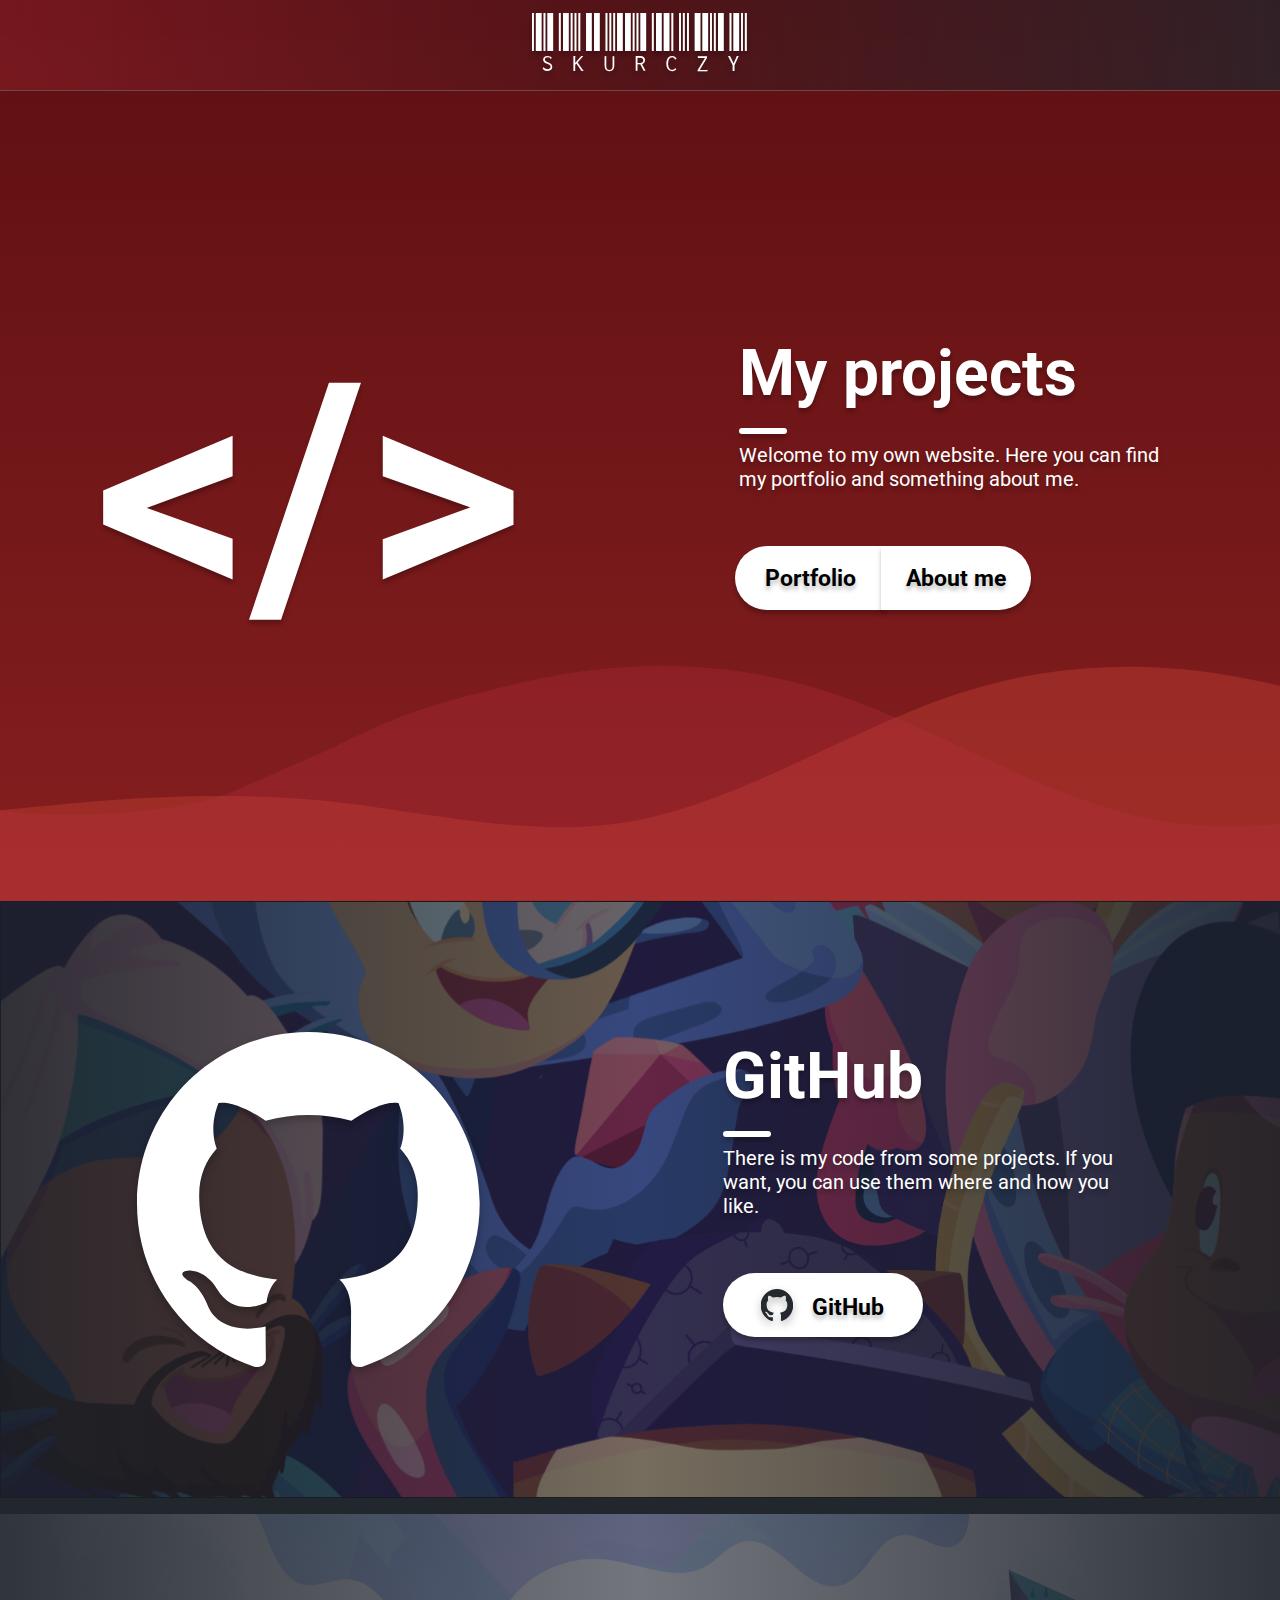
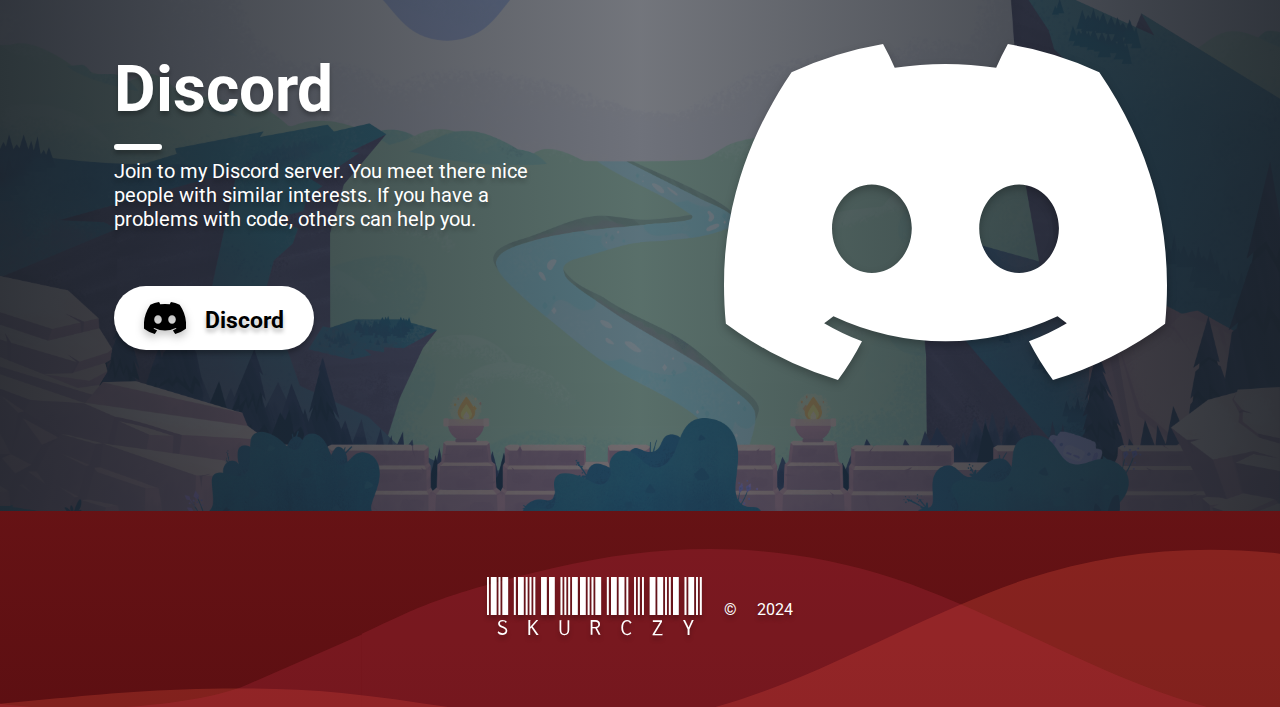
==== commit e54077ac: "Page files" ====
--- a/index.html
+++ b/index.html
@@ -1,7 +1,8 @@
 <!DOCTYPE html>
 <html lang = 'en'>
     <head>
-        <meta name = 'Description' content = 'SKURCZY'>
+        <meta name = 'Description' content = 'Welcome to my own website. Here you can find my portfolio and something about me.'>
+        <meta name = 'Keywords' content = 'skurczy, skurczybyk, skurczybyq, skurczy.com'>
         <meta charset = 'utf-8'>
         <title>SKURCZY</title>
         <link rel = 'stylesheet' href = 'style.css'>
@@ -21,11 +22,11 @@
                 <h1 class = 'glowing-title'>My projects</h1>
                 <div class = 'underline'></div>
                 <div class = 'section-description'>
-                    <p>Welcome to my own website. Here you can find my portofolio and something about me.</p>
+                    <p>Welcome to my own website. Here you can find my portfolio and something about me.</p>
                 </div>
                 <div class = 'projects-about-buttons'>
                     <button id = 'projects-button'>
-                        <span class = 'button-text'>Portofolio</span>
+                        <span class = 'button-text'>Portfolio</span>
                     </button>
                     <button id = 'about-button'>
                         <span class = 'button-text'>About me</span>
--- a/style.css
+++ b/style.css
@@ -21,7 +21,7 @@
     margin: 0;
     padding: 0;
     font-family: 'Roboto', sans-serif;
-    text-shadow: 0 4px 4px rgba(0, 0 ,0, 0.25)
+    text-shadow: 0 4px 4px rgba(0, 0 ,0, 0.25);
 }
 
 
@@ -29,31 +29,31 @@
 /* global elements */
 
 h1 {
-    font-size: 64px;
+    font-size: 4em;
     font-weight: 700;
     color: #FFFFFF;
 }
 
 h2 {
-    font-size: 40px;
+    font-size: 2.5em;
     font-weight: 700;
     color: #FFFFFF;
 }
 
 h3 {
-    font-size: 36px;
+    font-size: 2.25em;
     font-weight: 700;
     color: #FFFFFF;
 }
 
 p {
-    font-size: 20px;
+    font-size: 1.25em;
     font-weight: 400;
     color: #FFFFFF;
 }
 
 a {
-    font-size: 20px;
+    font-size: 1.25em;
     color: #FFFFFF;
     text-decoration: none;
 }
@@ -90,21 +90,21 @@
 button:hover .button-text {
     color: #FFFFFF;
     text-shadow: none;
-    -webkit-animation: white-glow 1s ease-in-out infinite alternate;
-    -moz-animation: white-glow 1s ease-in-out infinite alternate;
-    animation: white-glow 1s ease-in-out infinite alternate;
+    -webkit-animation: text-white-glow 1s ease-in-out infinite alternate;
+    -moz-animation: text-white-glow 1s ease-in-out infinite alternate;
+    animation: text-white-glow 1s ease-in-out infinite alternate;
 }
 
 button:hover p {
     color: #FFFFFF;
     text-shadow: none;
-    -webkit-animation: white-glow 1s ease-in-out infinite alternate;
-    -moz-animation: white-glow 1s ease-in-out infinite alternate;
-    animation: white-glow 1s ease-in-out infinite alternate;
+    -webkit-animation: text-white-glow 1s ease-in-out infinite alternate;
+    -moz-animation: text-white-glow 1s ease-in-out infinite alternate;
+    animation: text-white-glow 1s ease-in-out infinite alternate;
 }
 
 .button-text {
-    font-size: 24px;
+    font-size: 1.75em;
     font-weight: 700;
     color: #000000;
     margin: 0 8px 0;
@@ -120,9 +120,9 @@
 
 .glowing-title {
     margin: 0 0 17px;
-    -webkit-animation: white-glow 2s ease-in-out infinite alternate;
-    -moz-animation: white-glow 2s ease-in-out infinite alternate;
-    animation: white-glow 2s ease-in-out infinite alternate;
+    -webkit-animation: text-white-glow 2s ease-in-out infinite alternate;
+    -moz-animation: text-white-glow 2s ease-in-out infinite alternate;
+    animation: text-white-glow 2s ease-in-out infinite alternate;
 }
 
 .underline {
@@ -231,7 +231,7 @@
 }
 
 .projects-section-icon {
-    font-size: 307px;
+    font-size: 19.1875em;
     font-weight: 700;
     color: #FFFFFF;
     margin: 0 95px 0
@@ -261,13 +261,6 @@
     margin: 0 -4px 0;
 }
 
-#projects-button:hover .projects-button-icon {
-    color: #FFFFFF;
-    -webkit-animation: white-glow 1s ease-in-out infinite alternate;
-    -moz-animation: white-glow 1s ease-in-out infinite alternate;
-    animation: white-glow 1s ease-in-out infinite alternate;
-}
-
 
 
 /* github */
@@ -284,8 +277,8 @@
 }
 
 .github-section img {
-    width: 368px;
-    height: 360px;
+    width: 38.135vh;
+    height: 37.306vh;
     filter: drop-shadow(0 4px 4px rgba(0, 0, 0,  0.25));
     margin: 0 121px 0;
 }
@@ -318,9 +311,9 @@
 #github-button:hover .github-button-icon {
     background-image: url(images/logos/github-mark-white.svg);
     filter: drop-shadow(none);
-    -webkit-animation: white-glow-svg 1s ease-in-out infinite alternate;
-    -moz-animation: white-glow-svg 1s ease-in-out infinite alternate;
-    animation: white-glow-svg 1s ease-in-out infinite alternate;
+    -webkit-animation: svg-white-glow 1s ease-in-out infinite alternate;
+    -moz-animation: svg-white-glow 1s ease-in-out infinite alternate;
+    animation: svg-white-glow 1s ease-in-out infinite alternate;
 }
 
 
@@ -339,8 +332,8 @@
 }
 
 .discord-section img {
-    width: 475px;
-    height: 360px;
+    width: 49.223vh;
+    height: 37.306vh;
     filter: drop-shadow(0 4px 4px rgba(0, 0, 0,  0.25));
     margin: 0 95px 0;
 }
@@ -373,9 +366,9 @@
 #discord-button:hover .discord-button-icon {
     background-image: url(images/logos/discord-mark-white.svg);
     filter: drop-shadow(none);
-    -webkit-animation: white-glow-svg 1s ease-in-out infinite alternate;
-    -moz-animation: white-glow-svg 1s ease-in-out infinite alternate;
-    animation: white-glow-svg 1s ease-in-out infinite alternate;
+    -webkit-animation: svg-white-glow 1s ease-in-out infinite alternate;
+    -moz-animation: svg-white-glow 1s ease-in-out infinite alternate;
+    animation: svg-white-glow 1s ease-in-out infinite alternate;
 }
 
 
@@ -395,15 +388,15 @@
 footer h1 {
     font-family: 'Libre Barcode 39 Extended Text', cursive;
     font-weight: 400;
-    font-size: 64px;
+    font-size: 4em;
     text-align: center;
     word-spacing: 16px;
 }
 
 footer span {
     font-family: 'Roboto', sans-serif;
-    font-size: 400;
-    font-size: 16px;
+    font-weight: 400;
+    font-size: 0.25em;
 }
 
 .homepage-footer {
@@ -422,7 +415,180 @@
 
 
 
-/* projects page */
+/* about page */
+
+.about {
+    width: 100%;
+    height: 90.052vh;
+    display: flex;
+    justify-content: center;
+    align-items: center;
+    position: relative;
+}
+
+.about img {
+    width: 360px;
+    height: 360px;
+    border-radius: 50%;
+    box-shadow: 0 4px 4px rgba(0, 0 ,0, 0.25);
+    animation: levitating 3s ease-in-out infinite alternate;
+    -webkit-animation: levitating 3s ease-in-out infinite alternate;
+    margin: 0 95px 0
+}
+
+.about-content {
+    width: 420px;
+    height: 320px;
+    margin: 0 121px 0;
+}
+
+.about-content .underline {
+    margin: 17px 0 9px;
+}
+
+.social-media-pins {
+    width: 420px;
+    height: 6.632vh;
+    display: flex;
+    margin: 17px 0 0;
+}
+
+.social-media-pins button {
+    width: 48px;
+    height: 48px;
+    justify-content: center;
+    align-items: center;
+    background-color: #FFFFFF;
+    border-style: none;
+    box-shadow: 0 4px 4px rgba(0, 0 ,0, 0.25);
+    transition: 0.3s;
+    border-width: 1px;
+    margin: 0 12px 0 0;
+}
+
+#github-pin {
+    border-color: #352160;
+}
+
+#github-pin .pin-icon {
+    width: 32px;
+    height: 32px;
+    background: url('images/logos/github-mark.svg');
+    filter: drop-shadow(0 4px 4px rgba(0, 0, 0, 0.25));
+    background-size: cover;
+    background-position: center;
+    display: inline-block;
+}
+
+#github-pin:hover {
+    cursor: pointer;
+    background-color: #8256d0;
+    border-style: solid;
+    box-shadow: 0 0 60px #986ee2;
+}
+
+#github-pin:hover  .pin-icon{
+    background: url('images/logos/github-mark-white.svg');
+    background-size: cover;
+    background-position: center;
+    display: inline-block;
+    filter: drop-shadow(none);
+    animation: svg-white-glow 2s ease-in-out infinite alternate;
+}
+
+#discord-pin {
+    border-color: #2331B5;
+}
+
+#discord-pin .pin-icon {
+    width: 32px;
+    height: 24px;
+    background: url('images/logos/discord-mark-black.svg');
+    filter: drop-shadow(0 4px 4px rgba(0, 0, 0, 0.25));
+    background-size: cover;
+    background-position: center;
+    display: inline-block;
+}
+
+#discord-pin:hover {
+    cursor: pointer;
+    background-color: #5865F2;
+    border-style: solid;
+    box-shadow: 0 0 60px #5865F2;
+}
+
+#discord-pin:hover  .pin-icon{
+    background: url('images/logos/discord-mark-white.svg');
+    background-size: cover;
+    background-position: center;
+    display: inline-block;
+    filter: drop-shadow(none);
+    animation: svg-white-glow 2s ease-in-out infinite alternate;
+}
+
+#x-pin {
+    border-color: #000000;
+}
+
+#x-pin .pin-icon {
+    width: 24px;
+    height: 24px;
+    background: url('images/logos/x-logo-black.svg');
+    filter: drop-shadow(0 4px 4px rgba(0, 0, 0, 0.25));
+    background-size: cover;
+    background-position: center;
+    display: inline-block;
+}
+
+#x-pin:hover {
+    cursor: pointer;
+    background-color: #22272e;
+    border-style: solid;
+    box-shadow: 0 0 60px #000000;
+}
+
+#x-pin:hover  .pin-icon{
+    background: url('images/logos/x-logo-white.svg');
+    background-size: cover;
+    background-position: center;
+    display: inline-block;
+    filter: drop-shadow(none);
+    animation: svg-white-glow 2s ease-in-out infinite alternate;
+}
+
+#spotify-pin {
+    border-color: #00FF5A;
+}
+
+#spotify-pin .pin-icon {
+    width: 32px;
+    height: 32px;
+    background: url('images/logos/spotify-logo-black.png');
+    filter: drop-shadow(0 4px 4px rgba(0, 0, 0, 0.25));
+    background-size: cover;
+    background-position: center;
+    display: inline-block;
+}
+
+#spotify-pin:hover {
+    cursor: pointer;
+    background-color: #1db954;
+    border-style: solid;
+    box-shadow: 0 0 60px #1db954;
+}
+
+#spotify-pin:hover  .pin-icon{
+    background: url('images/logos/spotify-logo-white.png');
+    background-size: cover;
+    background-position: center;
+    display: inline-block;
+    filter: drop-shadow(none);
+    animation: svg-white-glow 2s ease-in-out infinite alternate;
+}
+
+
+
+/* portfolio */
 
 .projects {
     width: 100%;
@@ -491,178 +657,6 @@
 }
 
 
-/* about page */
-
-.about {
-    width: 100%;
-    height: 90.052vh;
-    display: flex;
-    justify-content: center;
-    align-items: center;
-    position: relative;
-}
-
-.about img {
-    width: 360px;
-    height: 360px;
-    border-radius: 50%;
-    box-shadow: 0 4px 4px rgba(0, 0 ,0, 0.25);
-    animation: levitating 3s ease-in-out infinite alternate;
-    -webkit-animation: levitating 3s ease-in-out infinite alternate;
-    margin: 0 95px 0
-}
-
-.about-content {
-    width: 420px;
-    height: 320px;
-    margin: 0 121px 0;
-}
-
-.about-content .underline {
-    margin: 17px 0 9px;
-}
-
-.social-media-pins {
-    width: 420px;
-    height: 6.632vh;
-    display: flex;
-    margin: 17px 0 0;
-}
-
-.social-media-pins button {
-    width: 48px;
-    height: 48px;
-    justify-content: center;
-    align-items: center;
-    background-color: #FFFFFF;
-    border-style: none;
-    box-shadow: 0 4px 4px rgba(0, 0 ,0, 0.25);
-    transition: 0.3s;
-    border-width: 1px;
-    margin: 0 12px 0 0;
-}
-
-#github-pin {
-    border-color: #352160;
-}
-
-#github-pin .pin-icon {
-    width: 32px;
-    height: 32px;
-    background: url('images/logos/github-mark.svg');
-    filter: drop-shadow(0 4px 4px rgba(0, 0, 0, 0.25));
-    background-size: cover;
-    background-position: center;
-    display: inline-block;
-}
-
-#github-pin:hover {
-    cursor: pointer;
-    background-color: #8256d0;
-    border-style: solid;
-    box-shadow: 0 0 60px #986ee2;
-}
-
-#github-pin:hover  .pin-icon{
-    background: url('images/logos/github-mark-white.svg');
-    background-size: cover;
-    background-position: center;
-    display: inline-block;
-    filter: drop-shadow(none);
-    animation: white-glow-svg 2s ease-in-out infinite alternate;
-}
-
-#discord-pin {
-    border-color: #2331B5;
-}
-
-#discord-pin .pin-icon {
-    width: 32px;
-    height: 24px;
-    background: url('images/logos/discord-mark-black.svg');
-    filter: drop-shadow(0 4px 4px rgba(0, 0, 0, 0.25));
-    background-size: cover;
-    background-position: center;
-    display: inline-block;
-}
-
-#discord-pin:hover {
-    cursor: pointer;
-    background-color: #5865F2;
-    border-style: solid;
-    box-shadow: 0 0 60px #5865F2;
-}
-
-#discord-pin:hover  .pin-icon{
-    background: url('images/logos/discord-mark-white.svg');
-    background-size: cover;
-    background-position: center;
-    display: inline-block;
-    filter: drop-shadow(none);
-    animation: white-glow-svg 2s ease-in-out infinite alternate;
-}
-
-#x-pin {
-    border-color: #000000;
-}
-
-#x-pin .pin-icon {
-    width: 24px;
-    height: 24px;
-    background: url('images/logos/x-logo-black.svg');
-    filter: drop-shadow(0 4px 4px rgba(0, 0, 0, 0.25));
-    background-size: cover;
-    background-position: center;
-    display: inline-block;
-}
-
-#x-pin:hover {
-    cursor: pointer;
-    background-color: #22272e;
-    border-style: solid;
-    box-shadow: 0 0 60px #000000;
-}
-
-#x-pin:hover  .pin-icon{
-    background: url('images/logos/x-logo-white.svg');
-    background-size: cover;
-    background-position: center;
-    display: inline-block;
-    filter: drop-shadow(none);
-    animation: white-glow-svg 2s ease-in-out infinite alternate;
-}
-
-#spotify-pin {
-    border-color: #00FF5A;
-}
-
-#spotify-pin .pin-icon {
-    width: 32px;
-    height: 32px;
-    background: url('images/logos/spotify-logo-black.png');
-    filter: drop-shadow(0 4px 4px rgba(0, 0, 0, 0.25));
-    background-size: cover;
-    background-position: center;
-    display: inline-block;
-}
-
-#spotify-pin:hover {
-    cursor: pointer;
-    background-color: #1db954;
-    border-style: solid;
-    box-shadow: 0 0 60px #1db954;
-}
-
-#spotify-pin:hover  .pin-icon{
-    background: url('images/logos/spotify-logo-white.png');
-    background-size: cover;
-    background-position: center;
-    display: inline-block;
-    filter: drop-shadow(none);
-    animation: white-glow-svg 2s ease-in-out infinite alternate;
-}
-
-
 
 /* website project */
 
@@ -680,7 +674,13 @@
     height: 292.5px;
     border-radius: 32px;
     box-shadow: 0 4px 4px rgba(0, 0 ,0, 0.25);
-    margin: 0 95px 0
+    margin: 0 95px 0;
+    transition: 0.5s;
+}
+
+.project-info img:hover {
+    transform: translateY(-20px);
+    cursor: pointer;
 }
 
 .project-info-content {
@@ -712,7 +712,7 @@
 }
 
 .project-info-stats-big-text {
-    font-size: 28px;
+    font-size: 1.75em;
     color: #000000;
     font-weight: 700;
 }
@@ -722,27 +722,155 @@
 }
 
 .project-info .underline {
-    margin: 17px 0 9px;
+    margin: 17px 0 12px;
 }
 
 .project-info-stats button:hover .project-info-stats-big-text {
     color: #FFFFFF;
-    animation: white-glow 2s infinite alternate;
-    -moz-animation: white-glow 2s infinite alternate;
-    -webkit-animation: white-glow 2s infinite alternate;
+    animation: text-white-glow 2s infinite alternate;
+    -moz-animation: text-white-glow 2s infinite alternate;
+    -webkit-animation: text-white-glow 2s infinite alternate;
 }
 
 .project-info-stats button:hover .project-info-stats-small-text {
     color: #FFFFFF;
-    animation: white-glow 2s infinite alternate;
-    -moz-animation: white-glow 2s infinite alternate;
-    -webkit-animation: white-glow 2s infinite alternate;
+    animation: text-white-glow 2s infinite alternate;
+    -moz-animation: text-white-glow 2s infinite alternate;
+    -webkit-animation: text-white-glow 2s infinite alternate;
+}
+
+
+
+/* mobile devices */
+
+@media screen and (max-width: 1089px) {
+
+    /* homepage */
+
+    .projects-section {
+        flex-direction: column;
+    }
+
+    .projects-content {
+        display: flex;
+        justify-content: center;
+        align-items: center;
+        text-align: center;
+        flex-direction: column;
+    }
+
+    .github-section {
+        height: 50vh;
+    }
+
+    .github-content {
+        display: flex;
+        justify-content: center;
+        align-items: center;
+        text-align: center;
+        flex-direction: column;
+    }
+
+    .discord-section {
+        height: 50vh;
+    }
+
+    .discord-content {
+        display: flex;
+        justify-content: center;
+        align-items: center;
+        text-align: center;
+        flex-direction: column;
+    }
+
+    section img {
+        display: none;
+    }
+
+
+
+    /* about page */
+
+    .about {
+        flex-direction: column;
+    }
+
+    .about img {
+        display: block;
+        margin: 0 0 48px;
+    }
+
+    .about-content {
+        display: flex;
+        flex-direction: column;
+        justify-content: center;
+        align-items: center;
+        text-align: center;
+    }
+
+    .social-media-pins {
+        display: flex;
+        justify-content: center;
+    }
+
+
+
+    /* portfolio */
+
+    .websites-cards {
+        justify-content: center;
+        align-items: center;
+    }
+
+    .card {
+        width: 230px;
+        height: 330px;
+        margin: 64px 32px 0;
+    }
+
+    .card img {
+        display: block;
+        height: 200px;
+        width: 200px;
+    }
+
+    .card h2 {
+        font-size: 1.875em;
+    }
+
+    .projects-title h1 {
+        font-size: 3em;
+    }
+
+
+
+    /* projects pages */
+
+    .project-info {
+        flex-direction: column;
+        height: 100vh;
+    }
+
+    .project-info img {
+        display: flex;
+        width: 390px;
+        height: 219.375px;
+        margin: 32px 0px 32px;
+    }
+
+    .project-info-content {
+        display: flex;
+        justify-content: center;
+        align-items: center;
+        text-align: center;
+        flex-direction: column;
+    }
 }
 
 
 /* animations */
 
-@-webkit-keyframes white-glow {
+@-webkit-keyframes text-white-glow {
     from {
         text-shadow: 0;
     }
@@ -751,7 +879,7 @@
     }
 }
 
-@-webkit-keyframes white-glow-svg {
+@-webkit-keyframes svg-white-glow {
     from {
         filter: drop-shadow(0);
     }
@@ -778,15 +906,6 @@
     }
 }
 
-@-webkit-keyframes error-levitating {
-    from {
-        transform: translateY(180px);
-    }
-    to {
-        transform: translateY(210px);
-    }
-}
-
 @-webkit-keyframes waves {
     0% {
         background-position-x: 0;
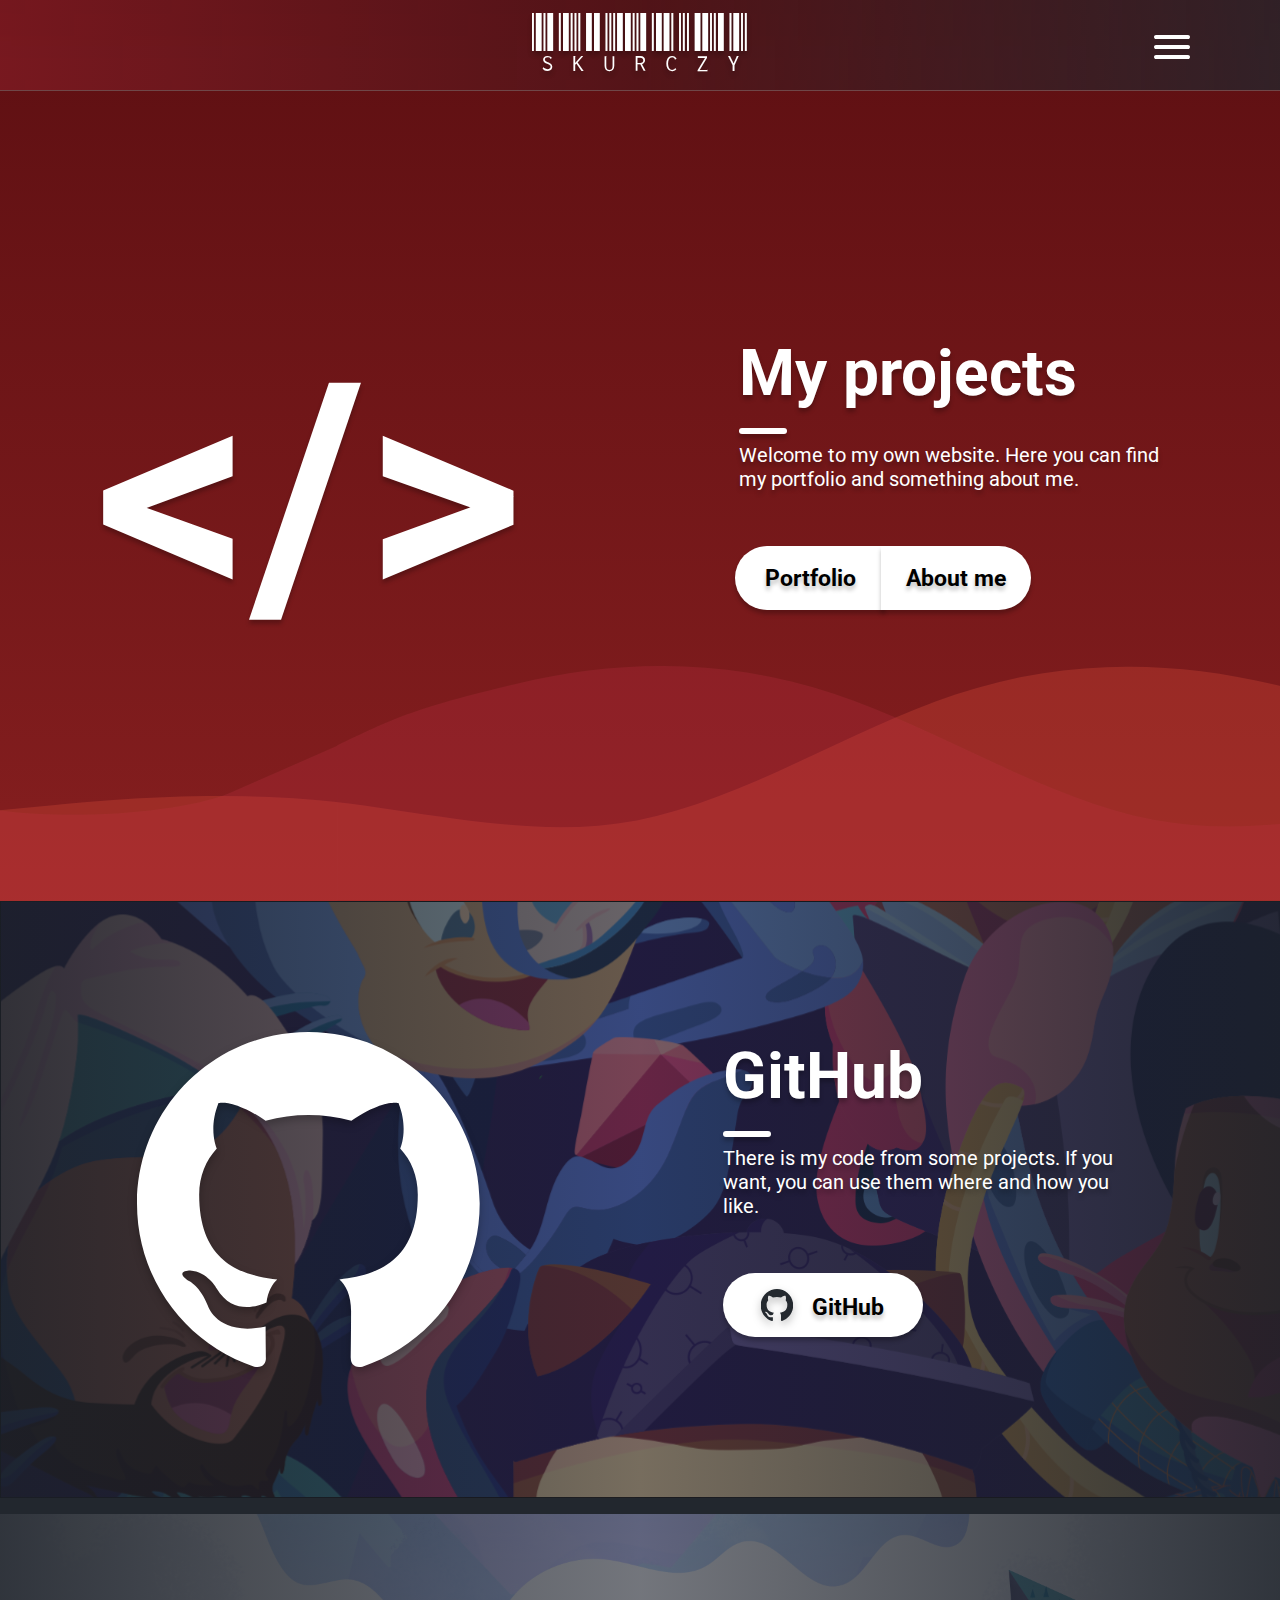
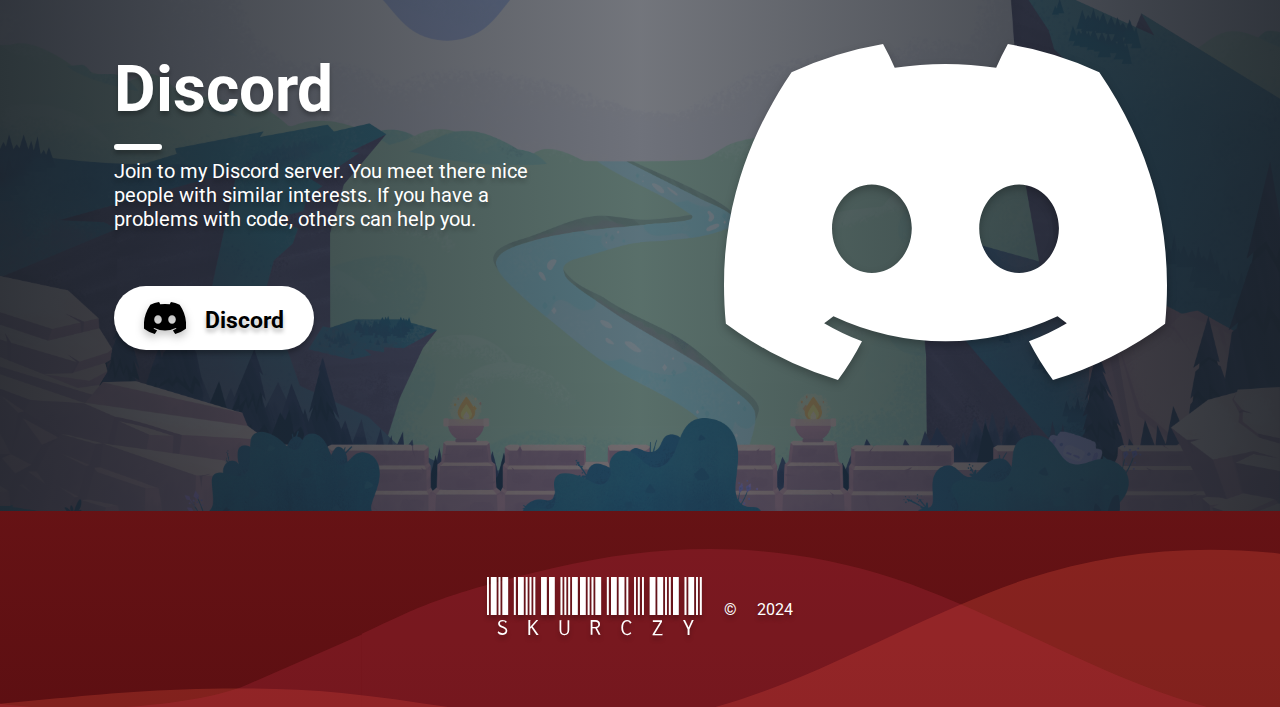
==== commit 4be9c0f5: "1.1 Update" ====
--- a/index.html
+++ b/index.html
@@ -12,6 +12,15 @@
         <navbar class = 'navbar'>
             <div class = 'navbar-container'>
                 <div id = 'navbar-logo'><h1>SKURCZY</h1></div>
+                <div class = 'navbar-menu'>
+                    <span id = 'navbar-menu-icon'>
+                    </span>
+                    <div id = 'navbar-menu-card'>
+                        <button id = 'homepage-navbar-menu-button'><span class = "icon">&lt; </span><span class = 'text'>Homepage</span></button>
+                        <button id = 'about-navbar-menu-button'><span class = "icon">&lt; </span><span class = 'text'>About me</span></button>
+                        <button id = 'portfolio-navbar-menu-button'><span class = "icon">&lt; </span><span class = 'text'>Portfolio</span></button>
+                    </div>
+                </div>
             </div>
             <div class = 'section-border'></div>
         </navbar>
--- a/style.css
+++ b/style.css
@@ -1,4 +1,4 @@
-@import url('https://fonts.googleapis.com/css2?family=Libre+Barcode+39+Extended+Text&family=Roboto:wght@400;700&display=swap');
+@import url('https://fonts.googleapis.com/css2?family=Libre+Barcode+39+Extended+Text&family=Roboto:wght@400;700&family=Zilla+Slab:wght@500&display=swap');
 
 /* bodies */
 
@@ -7,13 +7,7 @@
     background-attachment: local;
     background-repeat: no-repeat;
     background-size: cover;
-}
-
-.project-page-body {
-    background: linear-gradient(#22272E, #22272E, #5d0f12, #922323, #5d0f12);
-    background-attachment: local;
-    background-repeat: no-repeat;
-    background-size: cover;
+    overflow-x: hidden;
 }
 
 * {
@@ -70,8 +64,6 @@
     width: 200px;
     height: 64px;
     border-radius: 64px;
-    justify-content: center;
-    align-items: center;
     background-color: #FFFFFF;
     border-color: #BE3144;
     border-style: none;
@@ -190,7 +182,7 @@
     display: flex;
     justify-content: center;
     align-items: center;
-    background: linear-gradient(to right, rgba(190, 49, 68, 0.25), rgba(34, 39, 46, 0.2), rgba(34, 39, 46, 0.75)) ;
+    background: linear-gradient(to right, rgba(190, 49, 68, 0.25), rgba(34, 39, 46, 0.2), rgba(34, 39, 46, 0.75));
     -webkit-backdrop-filter: blur(4px);
     backdrop-filter: blur(4px);
 }
@@ -211,6 +203,74 @@
     text-shadow: 0 0 60px #FF0000;
 }
 
+.navbar-menu {
+    position: absolute;
+    right: 36px;
+}
+
+#navbar-menu-icon {
+    width: 48px;
+    height: 48px;
+    transition: 0.3s;
+    background: url(images/other/navbar-menu-open.svg);
+    background-size: cover;
+    position: absolute;
+    right: 48px;
+    top: -22px;
+}
+
+#navbar-menu-icon:hover {
+    cursor: pointer;
+}
+
+#navbar-menu-card {
+    position: absolute;
+    height: 90.052vh;
+    top: 49px;
+    right: -356px;
+    width: 320px;
+    background: linear-gradient(-45deg, rgba(34, 39, 46, 0.5), rgba(34, 39, 46, 0.85));
+    padding: 0 16px 0 16px;
+    transition: 0.3s;
+    opacity: 0;
+    -webkit-backdrop-filter: blur(4px);
+    backdrop-filter: blur(4px);
+}
+
+#navbar-menu-card button {
+    width: 100%;
+    background: rgba(125, 125, 125, 0.2);
+    box-shadow: none;
+    margin: 24px 0 0;
+    border-radius: 16px;
+    border-width: 2px;
+    border-style: solid;
+    border-color: rgba(34, 39, 46, 0.5);
+    padding: 0 0 0 24px;
+    display: none;
+    align-items: center;
+}
+
+#navbar-menu-card button .text {
+    font-size: 20px;
+    color: #FFFFFF;
+    margin: 0 0 0 32px;
+}
+
+#navbar-menu-card button .icon {
+    font-family: 'Zilla Slab', serif;
+    font-weight: 500;
+    font-size: 28px;
+    color: #FFFFFF;
+}
+
+#navbar-menu-card button:hover {
+    box-shadow: 0 0 60px #BE3144;
+    border-color: #BE3144;
+    -webkit-animation: text-white-glow 1s ease-in-out infinite alternate;
+    -moz-animation: text-white-glow 1s ease-in-out infinite alternate;
+    animation: text-white-glow 1s ease-in-out infinite alternate;
+}
 
 
 /* projects */
@@ -910,11 +970,31 @@
     0% {
         background-position-x: 0;
     }
-    50% {
-        background-position-x: 720px;
-    }
     100% {
         background-position-x: 1920px;
+    }
+}
+
+@-webkit-keyframes navbar-menu-icon-rotate {
+    0% {
+        rotate: 0deg;
+    }
+    50% {
+        rotate: 180deg;
+    }
+    100% {
+        rotate: 360deg;
+    }
+}
+
+@-webkit-keyframes navbar-menu-card-slide-in {
+    0% {
+        transform: none;
+        display: none;
+    }
+    100% {
+        transform: translateX(-320px);
+        display: block;
     }
 }
 
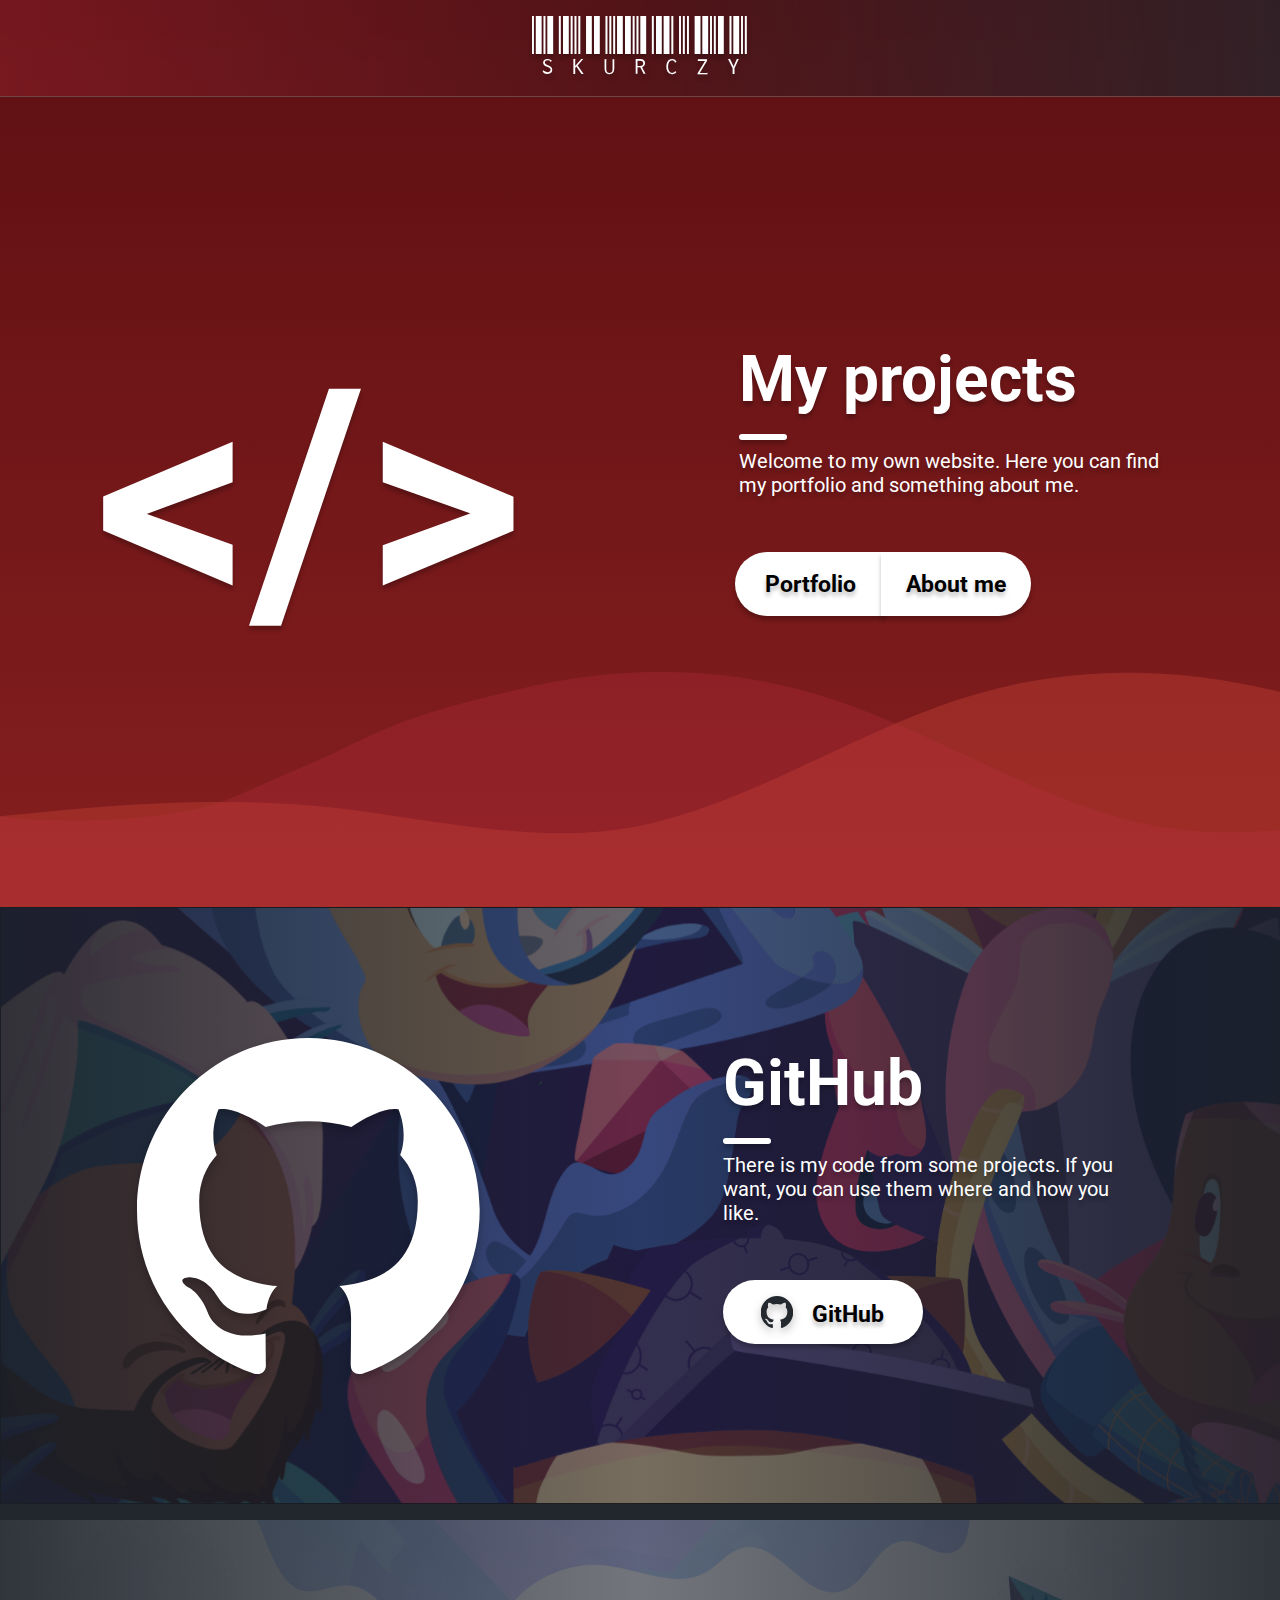
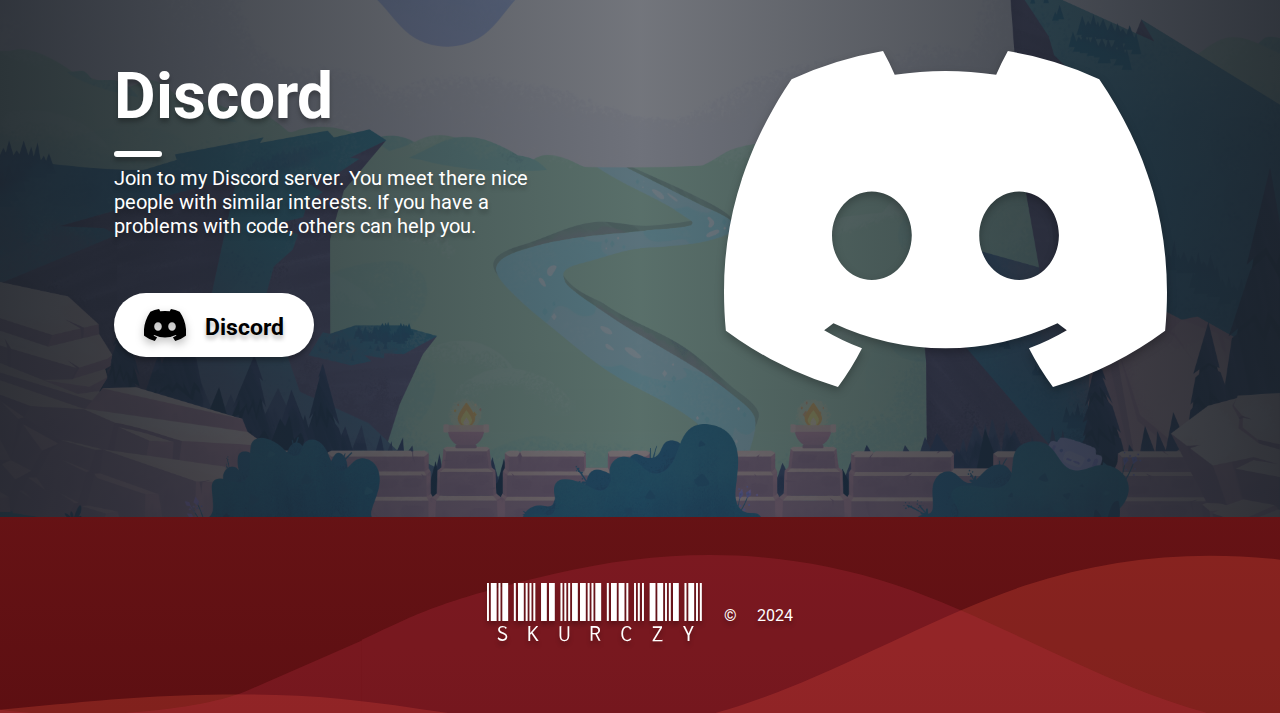
==== commit 3de2e982: "1.1.5 Update" ====
--- a/index.html
+++ b/index.html
@@ -12,7 +12,7 @@
         <navbar class = 'navbar'>
             <div class = 'navbar-container'>
                 <div id = 'navbar-logo'><h1>SKURCZY</h1></div>
-                <div class = 'navbar-menu'>
+                <!-- <div class = 'navbar-menu'>
                     <span id = 'navbar-menu-icon'>
                     </span>
                     <div id = 'navbar-menu-card'>
@@ -20,7 +20,7 @@
                         <button id = 'about-navbar-menu-button'><span class = "icon">&lt; </span><span class = 'text'>About me</span></button>
                         <button id = 'portfolio-navbar-menu-button'><span class = "icon">&lt; </span><span class = 'text'>Portfolio</span></button>
                     </div>
-                </div>
+                </div> -->
             </div>
             <div class = 'section-border'></div>
         </navbar>
@@ -34,7 +34,7 @@
                     <p>Welcome to my own website. Here you can find my portfolio and something about me.</p>
                 </div>
                 <div class = 'projects-about-buttons'>
-                    <button id = 'projects-button'>
+                    <button id = 'portfolio-button'>
                         <span class = 'button-text'>Portfolio</span>
                     </button>
                     <button id = 'about-button'>
--- a/style.css
+++ b/style.css
@@ -163,12 +163,16 @@
     left: 0;
 }
 
+.mobile-image {
+    display: none;
+}
+
 
 
 /*navbar*/
 
 .navbar {
-    height: 9.948vh;
+    height: 96px;
     width: 100%;
     position: sticky;
     top: 0;
@@ -177,7 +181,7 @@
 }
 
 .navbar-container {
-    height: 9.948vh;
+    height: 96px;
     width: 100%;
     display: flex;
     justify-content: center;
@@ -226,9 +230,10 @@
 #navbar-menu-card {
     position: absolute;
     height: 90.052vh;
-    top: 49px;
+    top: 5.078vh;
     right: -356px;
-    width: 320px;
+    width: 16.771vw;
+    min-width: 230px;
     background: linear-gradient(-45deg, rgba(34, 39, 46, 0.5), rgba(34, 39, 46, 0.85));
     padding: 0 16px 0 16px;
     transition: 0.3s;
@@ -239,6 +244,7 @@
 
 #navbar-menu-card button {
     width: 100%;
+    min-width: 200px;
     background: rgba(125, 125, 125, 0.2);
     box-shadow: none;
     margin: 24px 0 0;
@@ -309,7 +315,7 @@
     margin: 55px 0 0;
 }
 
-#projects-button {
+#portfolio-button {
     width: 150px;
     border-radius: 64px 0px 0px 64px;
     margin: 0 -4px 0;
@@ -547,7 +553,7 @@
     box-shadow: 0 0 60px #986ee2;
 }
 
-#github-pin:hover  .pin-icon{
+#github-pin:hover .pin-icon {
     background: url('images/logos/github-mark-white.svg');
     background-size: cover;
     background-position: center;
@@ -662,7 +668,7 @@
     display: flex;
     flex-direction: column;
     align-items: center;
-    height: 16.891vh;
+    height: 17.2vh;
 }
 
 .projects-title h1 {
@@ -677,7 +683,7 @@
     height: 400px;
     width: 270px;
     background: #22272E;
-    border-radius: 32px;
+    border-radius: 34px;
     border-style: solid;
     border-color: rgba(125, 125, 125, 0.5);
     border-width: 1px;
@@ -709,9 +715,9 @@
 }
 
 .card:hover {
-    animation: red-glow 1s ease-in-out infinite alternate;
-    -moz-animation: red-glow 1s ease-in-out infinite alternate;
-    -webkit-animation: red-glow 1s ease-in-out infinite alternate;
+    animation: box-red-glow 1s ease-in-out infinite alternate;
+    -moz-animation: box-red-glow 1s ease-in-out infinite alternate;
+    -webkit-animation: box-red-glow 1s ease-in-out infinite alternate;
     transform: translateY(-20px);
     cursor: pointer;
 }
@@ -800,10 +806,58 @@
 }
 
 
-
 /* mobile devices */
 
-@media screen and (max-width: 1089px) {
+@media screen and (-webkit-min-device-pixel-ratio: 1.5) and (max-width: 1023px), (width: 768px) {
+    /* global */
+
+    h1 {
+        font-size: 5.5em;
+    }
+
+    p {
+        font-size: 2.5em;
+    }
+
+    button {
+        height: 112px;
+        width: 320px;
+    }
+
+    .underline {
+        height: 8px;
+        width: 64px;
+    }
+
+    .button-text {
+        font-size: 3em;
+    }
+
+	.navbar-menu {
+        display: none;
+    }
+
+    .navbar {
+        height: 9.948vh;
+    }
+
+    .navbar-container {
+        height: 9.948vh;
+    }
+
+    #navbar-logo h1 {
+        font-size: 6.5em;
+    }
+
+    footer h1 {
+        font-size: 6.5em;
+    }
+
+    footer span {
+        font-size: 0.3em;
+    }
+
+    
 
     /* homepage */
 
@@ -811,6 +865,233 @@
         flex-direction: column;
     }
 
+    .projects-section-icon {
+        font-size: 24em;
+        margin: 0 95px 64px;
+    }
+
+    .projects-content {
+        width: 500px;
+        height: fit-content;
+        display: flex;
+        justify-content: center;
+        align-items: center;
+        text-align: center;
+        flex-direction: column;
+    }
+
+    .projects-about-buttons {
+        margin: 64px 0 0;
+    }
+
+    #portfolio-button {
+        width: 250px;
+    }
+
+    #about-button {
+        width: 250px;
+    }
+
+    .github-section {
+        height: 50vh;
+    }
+
+    .github-content {
+        display: flex;
+        justify-content: center;
+        align-items: center;
+        text-align: center;
+        flex-direction: column;
+        height: fit-content;
+    }
+
+    .github-button-icon {
+        width: 64px;
+        height: 63px;
+        margin: 0 8px -13px;
+    }
+
+    .discord-section {
+        height: 50vh;
+    }
+
+    .discord-content {
+        display: flex;
+        justify-content: center;
+        align-items: center;
+        text-align: center;
+        flex-direction: column;
+        height: fit-content;
+    }
+
+    .discord-button-icon {
+        width: 64px;
+        height: 46.5px;
+    }
+
+    section img {
+        display: none;
+    }
+
+
+
+    /* about page */
+
+    .about {
+        flex-direction: column;
+    }
+
+    .about img {
+        display: block;
+        width: 480px;
+        height: 480px;
+        margin: 0 0 48px;
+    }
+
+    .about-content {
+        display: flex;
+        flex-direction: column;
+        justify-content: center;
+        align-items: center;
+        text-align: center;
+        height: fit-content;
+    }
+
+    .social-media-pins {
+        display: flex;
+        justify-content: center;
+        width: fit-content;
+        margin: 64px 0 0;
+    }
+
+    .social-media-pins button {
+        width: 96px;
+        height: 96px;
+        margin: 0 12px 0 12px;
+    }
+
+    #github-pin .pin-icon {
+        width: 64px;
+        height: 63px;
+    }
+
+    #discord-pin .pin-icon {
+        width: 64px;
+        height: 48px;
+    }
+
+    #x-pin .pin-icon {
+        width: 48px;
+        height: 48px;
+    }
+
+    #spotify-pin .pin-icon {
+        width: 64px;
+        height: 64px;
+    }
+
+
+
+    /* portfolio */
+
+    .websites-cards {
+        justify-content: center;
+        align-items: center;
+    }
+
+    .card {
+        width: 345.6px !important;
+        height: 512px !important;
+        margin: 64px 32px 0;
+    }
+
+    .card img {
+        display: block !important;
+        height: 325.6px !important;
+        width: 325.6px !important;
+    }
+
+    .card h2 {
+        font-size: 3em !important;
+    }
+
+    .card p {
+        font-size: 2em !important;
+    }
+
+    .projects-title h1 {
+        font-size: 5.5em !important;
+    }
+
+
+
+    /* projects pages */
+
+    .projects-title {
+        height: 15vh;
+    }
+
+    .project-info-stats p {
+        line-height: 36px;
+    }
+
+    .project-info-stats-left {
+        height: 112px;
+        width: 320px;
+    }
+
+    .project-info-stats-right {
+        height: 112px;
+        width: 320px;
+    }
+
+    .project-info-stats-big-text {
+        font-size: 52px;
+    }
+
+    .project-info-stats-small-text {
+        font-size: 28px;
+    }
+
+    .project-info {
+        flex-direction: column;
+        height: 75.052vh !important;
+    }
+
+    .project-info img {
+        display: block;
+        width: 747px !important;
+        height: 420px !important;
+        margin: 64px 0 0 !important;
+    }
+
+    .desktop-image {
+        display: none !important;
+    }
+
+    .project-info-content {
+        display: flex;
+        justify-content: center;
+        align-items: center;
+        text-align: center;
+        flex-direction: column;
+    }
+}
+
+@media screen and (-webkit-min-device-pixel-ratio: 1.5) {
+    .navbar-menu {
+        display: none;
+    }
+}
+
+
+
+/* reduced browser window */
+
+@media screen and (max-width: 1150px), (-webkit-min-device-pixel-ratio: 1.5) {
+    .projects-section {
+        flex-direction: column;
+    }
     .projects-content {
         display: flex;
         justify-content: center;
@@ -818,11 +1099,9 @@
         text-align: center;
         flex-direction: column;
     }
-
     .github-section {
         height: 50vh;
     }
-
     .github-content {
         display: flex;
         justify-content: center;
@@ -830,11 +1109,9 @@
         text-align: center;
         flex-direction: column;
     }
-
     .discord-section {
         height: 50vh;
     }
-
     .discord-content {
         display: flex;
         justify-content: center;
@@ -842,24 +1119,20 @@
         text-align: center;
         flex-direction: column;
     }
-
     section img {
         display: none;
     }
 
 
-
     /* about page */
 
     .about {
         flex-direction: column;
     }
-
     .about img {
         display: block;
         margin: 0 0 48px;
     }
-
     .about-content {
         display: flex;
         flex-direction: column;
@@ -867,63 +1140,65 @@
         align-items: center;
         text-align: center;
     }
-
     .social-media-pins {
         display: flex;
         justify-content: center;
     }
 
 
-
     /* portfolio */
 
     .websites-cards {
         justify-content: center;
         align-items: center;
     }
-
     .card {
         width: 230px;
+        min-width: 230px;
         height: 330px;
         margin: 64px 32px 0;
     }
-
     .card img {
         display: block;
         height: 200px;
         width: 200px;
     }
-
     .card h2 {
         font-size: 1.875em;
     }
-
     .projects-title h1 {
         font-size: 3em;
     }
 
 
-
     /* projects pages */
 
     .project-info {
         flex-direction: column;
         height: 100vh;
     }
-
     .project-info img {
         display: flex;
         width: 390px;
         height: 219.375px;
         margin: 32px 0px 32px;
     }
-
     .project-info-content {
         display: flex;
         justify-content: center;
         align-items: center;
         text-align: center;
         flex-direction: column;
+    }
+
+    .desktop-image {
+        display: none !important;
+    }
+
+    @media screen and (max-width: 600px){
+        .card {
+            margin: 64px 8px 0;
+        }
     }
 }
 
@@ -948,7 +1223,7 @@
     }
 }
 
-@-webkit-keyframes red-glow {
+@-webkit-keyframes box-red-glow {
     from {
         box-shadow: 0 0 60px #FF0000;
     }
@@ -975,7 +1250,7 @@
     }
 }
 
-@-webkit-keyframes navbar-menu-icon-rotate {
+@-webkit-keyframes icon-rotate {
     0% {
         rotate: 0deg;
     }
@@ -987,7 +1262,7 @@
     }
 }
 
-@-webkit-keyframes navbar-menu-card-slide-in {
+@-webkit-keyframes slide-in {
     0% {
         transform: none;
         display: none;
